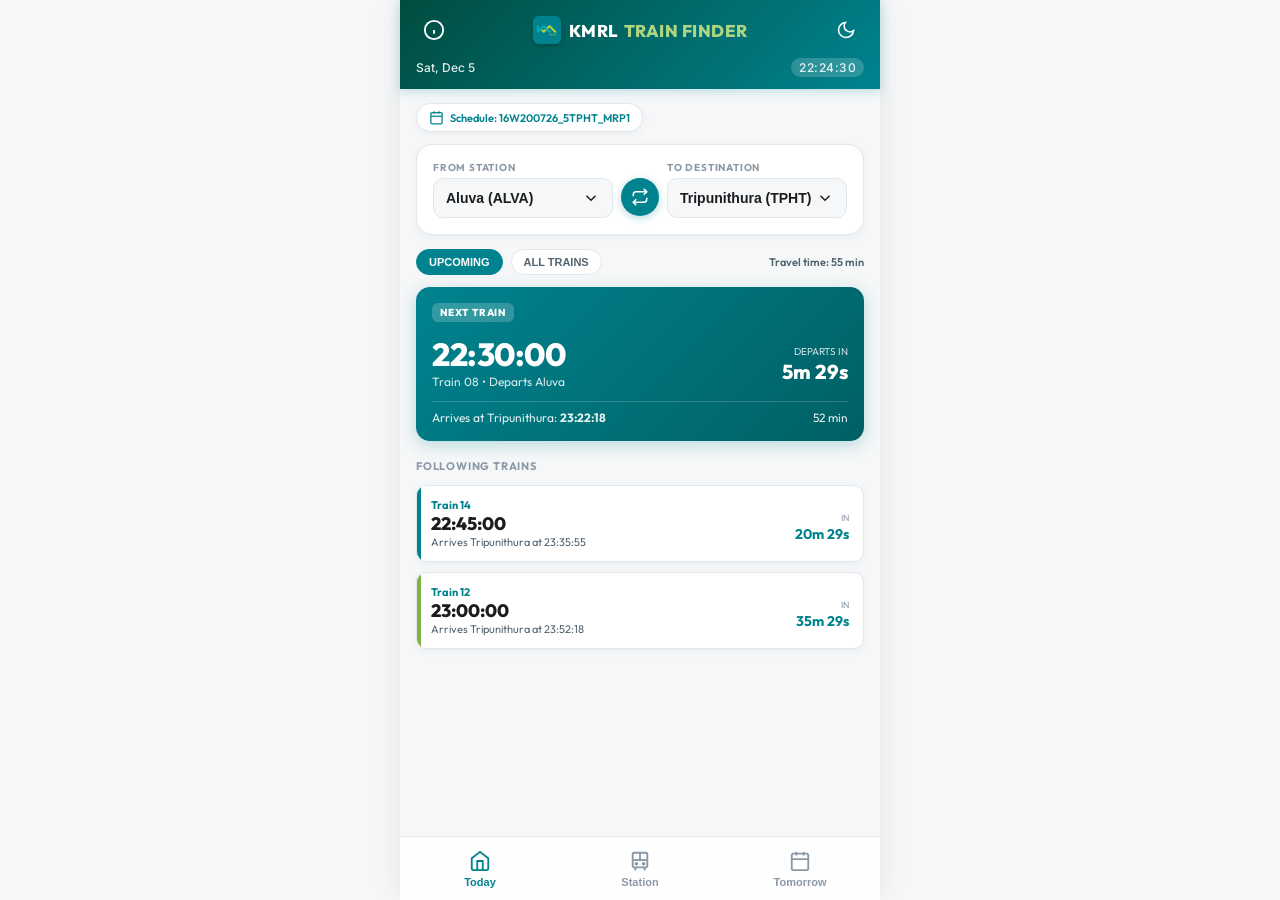
==== web/index.html @ a58c0fdb "feat: add Progressive Web App (PWA) for iPhone and web users - Built standalone PWA with iOS Add to " ====
<!DOCTYPE html>
<html lang="en">
<head>
  <meta charset="UTF-8">
  <meta name="viewport" content="width=device-width, initial-scale=1.0, maximum-scale=1.0, user-scalable=no, viewport-fit=cover">
  
  <title>KMRL Train Finder | Kochi Metro Timetable</title>
  <meta name="description" content="Live timetable, station reach times, arrival countdowns, and offline train finder for Kochi Metro Rail (KMRL).">
  
  <!-- PWA & Mobile Web App Meta Tags -->
  <link rel="manifest" href="manifest.json">
  <meta name="theme-color" content="#00838F" media="(prefers-color-scheme: light)">
  <meta name="theme-color" content="#004D40" media="(prefers-color-scheme: dark)">

  <!-- Apple iOS Native PWA Tags -->
  <meta name="apple-mobile-web-app-capable" content="yes">
  <meta name="apple-mobile-web-app-status-bar-style" content="black-translucent">
  <meta name="apple-mobile-web-app-title" content="KMRL Metro">
  <link rel="apple-touch-icon" href="icons/apple-touch-icon.png">
  <link rel="icon" type="image/png" href="icons/favicon.png">

  <!-- Typography & Google Fonts -->
  <link rel="preconnect" href="https://fonts.googleapis.com">
  <link rel="preconnect" href="https://fonts.gstatic.com" crossorigin>
  <link href="https://fonts.googleapis.com/css2?family=Outfit:wght@400;500;600;700;800&family=Inter:wght@400;500;600;700&display=swap" rel="stylesheet">

  <link rel="stylesheet" href="styles.css">
</head>
<body class="theme-light">
  <div id="app" class="app-container">
    
    <!-- Top App Bar -->
    <header class="top-bar">
      <div class="top-bar-content">
        <button id="btn-info" class="icon-button" aria-label="App Info">
          <svg width="22" height="22" viewBox="0 0 24 24" fill="none" stroke="currentColor" stroke-width="2"><circle cx="12" cy="12" r="10"></circle><line x1="12" y1="16" x2="12" y2="12"></line><line x1="12" y1="8" x2="12.01" y2="8"></line></svg>
        </button>

        <div class="brand">
          <img src="icons/favicon.png" alt="KMRL Logo" class="brand-logo" width="28" height="28">
          <div class="brand-text">
            <span class="brand-kmrl">KMRL</span>
            <span class="brand-finder">TRAIN FINDER</span>
          </div>
        </div>

        <button id="btn-theme" class="icon-button" aria-label="Toggle Theme">
          <svg id="theme-icon-moon" width="20" height="20" viewBox="0 0 24 24" fill="none" stroke="currentColor" stroke-width="2"><path d="M21 12.79A9 9 0 1 1 11.21 3 7 7 0 0 0 21 12.79z"></path></svg>
          <svg id="theme-icon-sun" class="hidden" width="20" height="20" viewBox="0 0 24 24" fill="none" stroke="currentColor" stroke-width="2"><circle cx="12" cy="12" r="5"></circle><line x1="12" y1="1" x2="12" y2="3"></line><line x1="12" y1="21" x2="12" y2="23"></line><line x1="4.22" y1="4.22" x2="5.64" y2="5.64"></line><line x1="18.36" y1="18.36" x2="19.78" y2="19.78"></line><line x1="1" y1="12" x2="3" y2="12"></line><line x1="21" y1="12" x2="23" y2="12"></line><line x1="4.22" y1="19.78" x2="5.64" y2="18.36"></line><line x1="18.36" y1="5.64" x2="19.78" y2="4.22"></line></svg>
        </button>
      </div>

      <!-- Live Clock & Status Bar -->
      <div class="status-bar">
        <div class="status-date" id="status-date">Loading...</div>
        <div class="status-time" id="status-time">--:--:--</div>
      </div>
    </header>

    <!-- Main Scrollable Content Area -->
    <main class="main-content">
      
      <!-- TAB 1: TODAY (Route Search) -->
      <section id="tab-today" class="tab-pane active">
        <!-- Active Schedule Pill -->
        <div class="schedule-pill" id="schedule-pill">
          <svg width="15" height="15" viewBox="0 0 24 24" fill="none" stroke="currentColor" stroke-width="2"><rect x="3" y="4" width="18" height="18" rx="2" ry="2"></rect><line x1="16" y1="2" x2="16" y2="6"></line><line x1="8" y1="2" x2="8" y2="6"></line><line x1="3" y1="10" x2="21" y2="10"></line></svg>
          <span id="active-schedule-name">Loading Schedule...</span>
        </div>

        <!-- Route Selector Card -->
        <div class="card route-card">
          <div class="route-selectors">
            <!-- From Station -->
            <div class="station-select-box" id="box-from-station">
              <span class="select-label">FROM STATION</span>
              <button id="btn-select-from" class="station-picker-btn">
                <span id="from-station-name" class="station-title">Select Source</span>
                <svg width="18" height="18" viewBox="0 0 24 24" fill="none" stroke="currentColor" stroke-width="2"><polyline points="6 9 12 15 18 9"></polyline></svg>
              </button>
            </div>

            <!-- Swap Button -->
            <button id="btn-swap-stations" class="btn-swap" aria-label="Swap Stations">
              <svg width="18" height="18" viewBox="0 0 24 24" fill="none" stroke="currentColor" stroke-width="2"><polyline points="17 1 21 5 17 9"></polyline><path d="M3 11V9a4 4 0 0 1 4-4h14"></path><polyline points="7 23 3 19 7 15"></polyline><path d="M21 13v2a4 4 0 0 1-4 4H3"></path></svg>
            </button>

            <!-- To Station -->
            <div class="station-select-box" id="box-to-station">
              <span class="select-label">TO DESTINATION</span>
              <button id="btn-select-to" class="station-picker-btn">
                <span id="to-station-name" class="station-title">Select Destination</span>
                <svg width="18" height="18" viewBox="0 0 24 24" fill="none" stroke="currentColor" stroke-width="2"><polyline points="6 9 12 15 18 9"></polyline></svg>
              </button>
            </div>
          </div>
        </div>

        <!-- Route Results Area -->
        <div id="route-results-container" class="results-container">
          <div class="empty-state" id="empty-prompt">
            <svg width="48" height="48" viewBox="0 0 24 24" fill="none" stroke="currentColor" stroke-width="1.5"><rect x="4" y="3" width="16" height="16" rx="2"></rect><path d="M4 11h16"></path><path d="M12 3v8"></path><path d="m8 19-2 3"></path><path d="m18 22-2-3"></path><circle cx="8" cy="15" r="1"></circle><circle cx="16" cy="15" r="1"></circle></svg>
            <h3>Select a route</h3>
            <p>Pick source and destination stations above to view upcoming trains and live countdowns.</p>
          </div>

          <!-- Controls Bar (Hidden until route selected) -->
          <div id="results-controls" class="results-controls hidden">
            <div class="filter-chips">
              <button id="chip-upcoming" class="filter-chip active">UPCOMING</button>
              <button id="chip-all-trains" class="filter-chip">ALL TRAINS</button>
            </div>
            <div class="travel-time-badge" id="travel-time-badge">
              Travel time: -- min
            </div>
          </div>

          <!-- Results Train List -->
          <div id="trains-list" class="trains-list"></div>
        </div>
      </section>

      <!-- TAB 2: STATION TIMINGS -->
      <section id="tab-station" class="tab-pane">
        <div class="card station-control-card">
          <div class="station-select-box">
            <span class="select-label">SELECT STATION</span>
            <button id="btn-select-single-station" class="station-picker-btn">
              <span id="single-station-name" class="station-title">Aluva (ALVA)</span>
              <svg width="18" height="18" viewBox="0 0 24 24" fill="none" stroke="currentColor" stroke-width="2"><polyline points="6 9 12 15 18 9"></polyline></svg>
            </button>
          </div>

          <!-- Direction Toggle Bar -->
          <div class="segmented-control" id="direction-segmented">
            <button id="btn-dir-aluva" class="seg-btn active">ARRIVALS (AT ALVA)</button>
            <button id="btn-dir-tpht" class="seg-btn">DEPARTURES (TO TPHT)</button>
          </div>

          <!-- Filter chips for upcoming / all -->
          <div class="filter-chips station-filters">
            <button id="chip-st-upcoming" class="filter-chip active">UPCOMING</button>
            <button id="chip-st-all" class="filter-chip">ALL TRAINS</button>
          </div>
        </div>

        <div id="station-trains-list" class="trains-list"></div>
      </section>

      <!-- TAB 3: TOMORROW -->
      <section id="tab-tomorrow" class="tab-pane">
        <div class="tomorrow-banner">
          <div class="tomorrow-title">Tomorrow's Schedule</div>
          <div class="tomorrow-date" id="tomorrow-date-str">--</div>
        </div>
        <div id="tomorrow-trains-list" class="trains-list">
          <div class="empty-state">
            <p>Select a route from the Today tab to view tomorrow's departures.</p>
          </div>
        </div>
      </section>

    </main>

    <!-- Bottom Navigation Bar -->
    <nav class="bottom-nav">
      <button class="nav-item active" data-tab="tab-today">
        <svg width="22" height="22" viewBox="0 0 24 24" fill="none" stroke="currentColor" stroke-width="2"><path d="M3 9l9-7 9 7v11a2 2 0 0 1-2 2H5a2 2 0 0 1-2-2z"></path><polyline points="9 22 9 12 15 12 15 22"></polyline></svg>
        <span>Today</span>
      </button>

      <button class="nav-item" data-tab="tab-station">
        <svg width="22" height="22" viewBox="0 0 24 24" fill="none" stroke="currentColor" stroke-width="2"><rect x="4" y="3" width="16" height="16" rx="2"></rect><path d="M4 11h16"></path><path d="M12 3v8"></path><path d="m8 19-2 3"></path><path d="m18 22-2-3"></path><circle cx="8" cy="15" r="1"></circle><circle cx="16" cy="15" r="1"></circle></svg>
        <span>Station</span>
      </button>

      <button class="nav-item" data-tab="tab-tomorrow">
        <svg width="22" height="22" viewBox="0 0 24 24" fill="none" stroke="currentColor" stroke-width="2"><rect x="3" y="4" width="18" height="18" rx="2" ry="2"></rect><line x1="16" y1="2" x2="16" y2="6"></line><line x1="8" y1="2" x2="8" y2="6"></line><line x1="3" y1="10" x2="21" y2="10"></line></svg>
        <span>Tomorrow</span>
      </button>
    </nav>

    <!-- Station Selection Modal -->
    <div id="modal-station-picker" class="modal-overlay hidden">
      <div class="modal-card">
        <div class="modal-header">
          <h3 id="modal-station-title">Select Station</h3>
          <button id="btn-close-modal" class="icon-button">
            <svg width="20" height="20" viewBox="0 0 24 24" fill="none" stroke="currentColor" stroke-width="2"><line x1="18" y1="6" x2="6" y2="18"></line><line x1="6" y1="6" x2="18" y2="18"></line></svg>
          </button>
        </div>
        <div class="search-box">
          <svg width="18" height="18" viewBox="0 0 24 24" fill="none" stroke="currentColor" stroke-width="2"><circle cx="11" cy="11" r="8"></circle><line x1="21" y1="21" x2="16.65" y2="16.65"></line></svg>
          <input type="text" id="station-search-input" placeholder="Search station by name or code..." autocomplete="off">
        </div>
        <div class="station-list" id="station-list-items"></div>
      </div>
    </div>

    <!-- Info & iPhone Installation Modal -->
    <div id="modal-info" class="modal-overlay hidden">
      <div class="modal-card">
        <div class="modal-header">
          <div class="brand">
            <img src="icons/favicon.png" alt="Logo" class="brand-logo" width="28" height="28">
            <h3>KMRL Train Finder</h3>
          </div>
          <button id="btn-close-info" class="icon-button">
            <svg width="20" height="20" viewBox="0 0 24 24" fill="none" stroke="currentColor" stroke-width="2"><line x1="18" y1="6" x2="6" y2="18"></line><line x1="6" y1="6" x2="18" y2="18"></line></svg>
          </button>
        </div>

        <div class="info-content">
          <!-- iPhone Install Box -->
          <div class="ios-install-card">
            <h4>📲 Install on iPhone (Add to Home Screen)</h4>
            <ol>
              <li>Open this site in <strong>Safari</strong> on your iPhone.</li>
              <li>Tap the <strong>Share</strong> button (the square with the arrow pointing up: <svg width="16" height="16" viewBox="0 0 24 24" fill="none" stroke="currentColor" stroke-width="2" style="vertical-align: middle;"><path d="M4 12v8a2 2 0 0 0 2 2h12a2 2 0 0 0 2-2v-8"></path><polyline points="16 6 12 2 8 6"></polyline><line x1="12" y1="2" x2="12" y2="15"></line></svg>).</li>
              <li>Scroll down and tap <strong>Add to Home Screen</strong>.</li>
              <li>Tap <strong>Add</strong> in the top right.</li>
            </ol>
            <p class="small-text">Runs full-screen with 100% offline access underground!</p>
          </div>

          <div class="info-meta">
            <div class="info-row">
              <span class="info-label">Route Coverage:</span>
              <span class="info-val">25 Stations • Aluva ↔ Tripunithura</span>
            </div>
            <div class="info-row">
              <span class="info-label">Current Version:</span>
              <span class="info-val">v5.0.7 (Web PWA)</span>
            </div>
            <div class="info-row">
              <span class="info-label">Offline Support:</span>
              <span class="info-val" id="offline-status-badge">✅ Active (Cache Ready)</span>
            </div>
          </div>
        </div>
      </div>
    </div>

    <!-- Floating iPhone Add-to-Home-Screen Banner -->
    <div id="ios-prompt-banner" class="ios-prompt-banner hidden">
      <div class="ios-prompt-content">
        <img src="icons/icon-192.png" alt="App Icon" class="ios-prompt-icon">
        <div class="ios-prompt-text">
          <strong>Install on iPhone</strong>
          <span>Tap <svg width="14" height="14" viewBox="0 0 24 24" fill="none" stroke="currentColor" stroke-width="2.5"><path d="M4 12v8a2 2 0 0 0 2 2h12a2 2 0 0 0 2-2v-8"></path><polyline points="16 6 12 2 8 6"></polyline><line x1="12" y1="2" x2="12" y2="15"></line></svg> then <strong>Add to Home Screen</strong></span>
        </div>
        <button id="btn-dismiss-ios" class="icon-button" aria-label="Dismiss">
          <svg width="18" height="18" viewBox="0 0 24 24" fill="none" stroke="currentColor" stroke-width="2"><line x1="18" y1="6" x2="6" y2="18"></line><line x1="6" y1="6" x2="18" y2="18"></line></svg>
        </button>
      </div>
    </div>

  </div>

  <script src="app.js"></script>
</body>
</html>
---- web/styles.css ----
:root {
  --font-main: 'Outfit', -apple-system, BlinkMacSystemFont, 'Segoe UI', Roboto, sans-serif;
  --font-mono: 'Inter', monospace, sans-serif;
  
  /* KMRL Color Palette */
  --kmrl-teal: #00838F;
  --kmrl-teal-dark: #004D40;
  --kmrl-teal-light: #4FB3BF;
  --kmrl-lime: #7CB342;
  --kmrl-lime-light: #AED581;
  --kmrl-amber: #FFA000;
  --kmrl-slate: #455A64;
  --kmrl-slate-light: #78909C;

  /* Theme Tokens - Light Mode */
  --bg-app: #F5F7F8;
  --bg-surface: #FFFFFF;
  --bg-surface-elevated: #FFFFFF;
  --bg-surface-translucent: rgba(255, 255, 255, 0.85);
  --text-primary: #1A1C1E;
  --text-secondary: #536471;
  --text-tertiary: #8B98A5;
  --border-color: #E1E8ED;
  --border-color-light: #EDF2F7;
  --shadow-sm: 0 2px 8px rgba(0, 0, 0, 0.05);
  --shadow-md: 0 4px 16px rgba(0, 0, 0, 0.08);
  --shadow-lg: 0 10px 24px rgba(0, 0, 0, 0.12);

  --nav-height: 64px;
  --safe-top: env(safe-area-inset-top, 0px);
  --safe-bottom: env(safe-area-inset-bottom, 0px);
}

body.theme-dark {
  --bg-app: #12181B;
  --bg-surface: #1B2428;
  --bg-surface-elevated: #222E33;
  --bg-surface-translucent: rgba(27, 36, 40, 0.85);
  --text-primary: #F1F5F9;
  --text-secondary: #94A3B8;
  --text-tertiary: #64748B;
  --border-color: #2E3E46;
  --border-color-light: #243238;
  --shadow-sm: 0 2px 8px rgba(0, 0, 0, 0.25);
  --shadow-md: 0 4px 16px rgba(0, 0, 0, 0.35);
  --shadow-lg: 0 10px 24px rgba(0, 0, 0, 0.45);
}

* {
  box-sizing: border-box;
  margin: 0;
  padding: 0;
  -webkit-tap-highlight-color: transparent;
}

body {
  font-family: var(--font-main);
  background-color: var(--bg-app);
  color: var(--text-primary);
  min-height: 100vh;
  overflow-x: hidden;
  user-select: none;
  -webkit-user-select: none;
  transition: background-color 0.25s ease, color 0.25s ease;
}

/* App Container (Constrained width on desktop, full on mobile) */
.app-container {
  max-width: 480px;
  margin: 0 auto;
  min-height: 100vh;
  display: flex;
  flex-direction: column;
  background-color: var(--bg-app);
  position: relative;
  box-shadow: 0 0 30px rgba(0, 0, 0, 0.08);
}

/* Top Bar */
.top-bar {
  background: linear-gradient(135deg, var(--kmrl-teal-dark) 0%, var(--kmrl-teal) 100%);
  color: #FFFFFF;
  padding-top: calc(var(--safe-top) + 8px);
  padding-left: 16px;
  padding-right: 16px;
  padding-bottom: 12px;
  box-shadow: 0 2px 10px rgba(0, 131, 143, 0.25);
  position: sticky;
  top: 0;
  z-index: 50;
}

.top-bar-content {
  display: flex;
  align-items: center;
  justify-content: space-between;
  height: 44px;
}

.brand {
  display: flex;
  align-items: center;
  gap: 8px;
}

.brand-logo {
  border-radius: 6px;
  box-shadow: 0 2px 4px rgba(0, 0, 0, 0.2);
}

.brand-text {
  display: flex;
  gap: 5px;
  font-size: 17px;
  font-weight: 800;
  letter-spacing: 0.5px;
}

.brand-kmrl {
  color: #FFFFFF;
}

.brand-finder {
  color: var(--kmrl-lime-light);
}

.icon-button {
  background: none;
  border: none;
  color: #FFFFFF;
  cursor: pointer;
  display: flex;
  align-items: center;
  justify-content: center;
  width: 36px;
  height: 36px;
  border-radius: 50%;
  transition: background-color 0.15s;
}

.icon-button:active {
  background-color: rgba(255, 255, 255, 0.15);
}

.status-bar {
  display: flex;
  align-items: center;
  justify-content: space-between;
  margin-top: 6px;
  font-size: 12px;
  font-family: var(--font-mono);
  color: rgba(255, 255, 255, 0.88);
  font-weight: 500;
}

.status-time {
  background-color: rgba(255, 255, 255, 0.18);
  padding: 2px 8px;
  border-radius: 12px;
  letter-spacing: 0.5px;
}

/* Main Content Area */
.main-content {
  flex: 1;
  padding: 14px 16px calc(var(--nav-height) + var(--safe-bottom) + 16px);
  overflow-y: auto;
}

/* Tab Panes */
.tab-pane {
  display: none;
}

.tab-pane.active {
  display: block;
  animation: fadeIn 0.2s ease-out;
}

@keyframes fadeIn {
  from { opacity: 0; transform: translateY(4px); }
  to { opacity: 1; transform: translateY(0); }
}

/* Schedule Pill */
.schedule-pill {
  display: inline-flex;
  align-items: center;
  gap: 6px;
  background-color: var(--bg-surface);
  border: 1px solid var(--border-color);
  padding: 6px 12px;
  border-radius: 20px;
  font-size: 11px;
  font-weight: 600;
  color: var(--kmrl-teal);
  margin-bottom: 12px;
  box-shadow: var(--shadow-sm);
}

/* Cards */
.card {
  background-color: var(--bg-surface);
  border: 1px solid var(--border-color);
  border-radius: 16px;
  padding: 16px;
  box-shadow: var(--shadow-sm);
  margin-bottom: 14px;
}

/* Route Selectors */
.route-selectors {
  display: flex;
  align-items: center;
  gap: 8px;
}

.station-select-box {
  flex: 1;
}

.select-label {
  display: block;
  font-size: 10px;
  font-weight: 700;
  color: var(--text-tertiary);
  letter-spacing: 0.8px;
  margin-bottom: 4px;
}

.station-picker-btn {
  width: 100%;
  background-color: var(--bg-app);
  border: 1px solid var(--border-color);
  padding: 10px 12px;
  border-radius: 10px;
  display: flex;
  align-items: center;
  justify-content: space-between;
  cursor: pointer;
  color: var(--text-primary);
  text-align: left;
  transition: border-color 0.2s;
}

.station-picker-btn:hover {
  border-color: var(--kmrl-teal);
}

.station-title {
  font-size: 14px;
  font-weight: 600;
  white-space: nowrap;
  overflow: hidden;
  text-overflow: ellipsis;
}

.btn-swap {
  background-color: var(--kmrl-teal);
  color: #FFFFFF;
  border: none;
  width: 38px;
  height: 38px;
  border-radius: 50%;
  cursor: pointer;
  display: flex;
  align-items: center;
  justify-content: center;
  flex-shrink: 0;
  margin-top: 14px;
  box-shadow: 0 2px 8px rgba(0, 131, 143, 0.3);
  transition: transform 0.2s;
}

.btn-swap:active {
  transform: rotate(180deg) scale(0.95);
}

/* Results Controls */
.results-controls {
  display: flex;
  align-items: center;
  justify-content: space-between;
  margin-bottom: 12px;
}

.filter-chips {
  display: flex;
  gap: 8px;
}

.filter-chip {
  background-color: var(--bg-surface);
  border: 1px solid var(--border-color);
  color: var(--text-secondary);
  font-size: 11px;
  font-weight: 700;
  padding: 6px 12px;
  border-radius: 20px;
  cursor: pointer;
  transition: all 0.2s;
}

.filter-chip.active {
  background-color: var(--kmrl-teal);
  color: #FFFFFF;
  border-color: var(--kmrl-teal);
}

.travel-time-badge {
  font-size: 11px;
  font-weight: 600;
  color: var(--text-secondary);
}

/* Empty State */
.empty-state {
  text-align: center;
  padding: 40px 20px;
  color: var(--text-tertiary);
}

.empty-state svg {
  color: var(--border-color);
  margin-bottom: 12px;
}

.empty-state h3 {
  font-size: 16px;
  color: var(--text-primary);
  margin-bottom: 6px;
}

.empty-state p {
  font-size: 13px;
  max-width: 280px;
  margin: 0 auto;
  line-height: 1.4;
}

/* Trains List */
.trains-list {
  display: flex;
  flex-direction: column;
  gap: 10px;
}

/* Hero Next Train Card */
.train-hero-card {
  background: linear-gradient(135deg, var(--kmrl-teal) 0%, #006064 100%);
  color: #FFFFFF;
  border-radius: 14px;
  padding: 16px;
  box-shadow: 0 4px 16px rgba(0, 131, 143, 0.25);
  display: flex;
  flex-direction: column;
  gap: 12px;
}

.train-hero-card.non-revenue {
  background: var(--kmrl-slate);
  opacity: 0.88;
}

.hero-header {
  display: flex;
  justify-content: space-between;
  align-items: center;
}

.badge-pill {
  background-color: rgba(255, 255, 255, 0.2);
  color: #FFFFFF;
  font-size: 10px;
  font-weight: 800;
  padding: 3px 8px;
  border-radius: 6px;
  letter-spacing: 0.8px;
}

.badge-non-revenue {
  background-color: rgba(255, 160, 0, 0.25);
  border: 1px solid rgba(255, 160, 0, 0.6);
  color: #FFE082;
  font-size: 9px;
  font-weight: 800;
  padding: 2px 6px;
  border-radius: 4px;
}

.hero-main {
  display: flex;
  align-items: center;
  justify-content: space-between;
}

.hero-time-box {
  display: flex;
  flex-direction: column;
}

.hero-time {
  font-size: 32px;
  font-weight: 800;
  letter-spacing: -0.5px;
}

.hero-sub {
  font-size: 12px;
  opacity: 0.85;
}

.hero-countdown {
  text-align: right;
}

.hero-countdown-label {
  font-size: 10px;
  opacity: 0.8;
  text-transform: uppercase;
}

.hero-countdown-val {
  font-size: 20px;
  font-weight: 800;
}

.hero-footer {
  border-top: 1px solid rgba(255, 255, 255, 0.2);
  padding-top: 8px;
  display: flex;
  justify-content: space-between;
  font-size: 12px;
  opacity: 0.9;
}

/* Following Train Row */
.following-label {
  font-size: 11px;
  font-weight: 700;
  color: var(--text-tertiary);
  letter-spacing: 0.8px;
  margin-top: 8px;
  margin-bottom: 2px;
}

.train-row-card {
  background-color: var(--bg-surface);
  border: 1px solid var(--border-color);
  border-radius: 10px;
  padding: 12px 14px;
  display: flex;
  align-items: center;
  justify-content: space-between;
  box-shadow: var(--shadow-sm);
  position: relative;
  overflow: hidden;
}

.train-row-card::before {
  content: '';
  position: absolute;
  left: 0;
  top: 0;
  bottom: 0;
  width: 4px;
  background-color: var(--kmrl-teal);
}

.train-row-card.alt-accent::before {
  background-color: var(--kmrl-lime);
}

.train-row-card.non-revenue {
  opacity: 0.82;
  background-color: var(--bg-app);
}

.train-row-card.non-revenue::before {
  background-color: var(--kmrl-slate-light);
}

.row-left {
  display: flex;
  flex-direction: column;
}

.row-train-no {
  font-size: 11px;
  font-weight: 700;
  color: var(--kmrl-teal);
}

.row-time {
  font-size: 18px;
  font-weight: 800;
  color: var(--text-primary);
}

.row-dest {
  font-size: 11px;
  color: var(--text-secondary);
}

.row-right {
  text-align: right;
}

.row-cd-val {
  font-size: 14px;
  font-weight: 700;
  color: var(--kmrl-teal);
}

.row-cd-label {
  font-size: 9px;
  color: var(--text-tertiary);
}

/* Station Timings Segmented Control */
.segmented-control {
  display: flex;
  background-color: var(--bg-app);
  padding: 4px;
  border-radius: 10px;
  margin-top: 12px;
}

.seg-btn {
  flex: 1;
  border: none;
  background: none;
  padding: 8px 10px;
  font-size: 11px;
  font-weight: 700;
  color: var(--text-secondary);
  border-radius: 8px;
  cursor: pointer;
  transition: all 0.2s;
}

.seg-btn.active {
  background-color: var(--kmrl-teal);
  color: #FFFFFF;
  box-shadow: 0 2px 6px rgba(0, 131, 143, 0.3);
}

.station-filters {
  margin-top: 12px;
}

/* Tomorrow Banner */
.tomorrow-banner {
  background: linear-gradient(135deg, var(--kmrl-teal-dark), var(--kmrl-teal));
  color: #FFFFFF;
  padding: 16px;
  border-radius: 14px;
  margin-bottom: 16px;
}

.tomorrow-title {
  font-size: 18px;
  font-weight: 800;
}

.tomorrow-date {
  font-size: 13px;
  opacity: 0.85;
}

/* Bottom Navigation Bar */
.bottom-nav {
  position: fixed;
  bottom: 0;
  left: 0;
  right: 0;
  max-width: 480px;
  margin: 0 auto;
  height: calc(var(--nav-height) + var(--safe-bottom));
  padding-bottom: var(--safe-bottom);
  background-color: var(--bg-surface-translucent);
  backdrop-filter: blur(16px);
  -webkit-backdrop-filter: blur(16px);
  border-top: 1px solid var(--border-color);
  display: flex;
  align-items: center;
  justify-content: space-around;
  z-index: 100;
}

.nav-item {
  flex: 1;
  background: none;
  border: none;
  display: flex;
  flex-direction: column;
  align-items: center;
  gap: 4px;
  color: var(--text-tertiary);
  cursor: pointer;
  font-size: 11px;
  font-weight: 600;
  transition: color 0.15s;
}

.nav-item.active {
  color: var(--kmrl-teal);
}

/* Modals */
.modal-overlay {
  position: fixed;
  inset: 0;
  background-color: rgba(0, 0, 0, 0.5);
  backdrop-filter: blur(4px);
  z-index: 200;
  display: flex;
  align-items: flex-end;
  justify-content: center;
}

.modal-overlay.hidden {
  display: none;
}

.modal-card {
  width: 100%;
  max-width: 480px;
  max-height: 80vh;
  background-color: var(--bg-surface);
  border-top-left-radius: 20px;
  border-top-right-radius: 20px;
  padding: 18px 18px calc(var(--safe-bottom) + 18px);
  display: flex;
  flex-direction: column;
  animation: slideUp 0.25s cubic-bezier(0.16, 1, 0.3, 1);
}

@keyframes slideUp {
  from { transform: translateY(100%); }
  to { transform: translateY(0); }
}

.modal-header {
  display: flex;
  align-items: center;
  justify-content: space-between;
  margin-bottom: 14px;
}

.modal-header h3 {
  font-size: 17px;
  font-weight: 700;
}

.search-box {
  display: flex;
  align-items: center;
  gap: 10px;
  background-color: var(--bg-app);
  border: 1px solid var(--border-color);
  padding: 10px 12px;
  border-radius: 10px;
  margin-bottom: 12px;
}

.search-box input {
  flex: 1;
  background: none;
  border: none;
  outline: none;
  color: var(--text-primary);
  font-size: 14px;
  font-family: var(--font-main);
}

.station-list {
  flex: 1;
  overflow-y: auto;
  display: flex;
  flex-direction: column;
  gap: 6px;
}

.station-item {
  padding: 12px 14px;
  border-radius: 8px;
  background-color: var(--bg-app);
  display: flex;
  align-items: center;
  justify-content: space-between;
  cursor: pointer;
}

.station-item:hover {
  background-color: rgba(0, 131, 143, 0.1);
}

.station-item-name {
  font-size: 14px;
  font-weight: 600;
}

.station-item-seq {
  font-size: 11px;
  font-weight: 700;
  color: var(--kmrl-teal);
  background-color: rgba(0, 131, 143, 0.12);
  padding: 2px 6px;
  border-radius: 4px;
}

/* Info & iPhone Install Box */
.ios-install-card {
  background-color: rgba(0, 131, 143, 0.08);
  border: 1px solid rgba(0, 131, 143, 0.25);
  border-radius: 12px;
  padding: 14px;
  margin-bottom: 14px;
}

.ios-install-card h4 {
  color: var(--kmrl-teal);
  font-size: 13px;
  margin-bottom: 8px;
}

.ios-install-card ol {
  padding-left: 18px;
  font-size: 12px;
  color: var(--text-secondary);
  line-height: 1.6;
}

.small-text {
  font-size: 11px;
  color: var(--kmrl-teal);
  margin-top: 8px;
  font-weight: 600;
}

.info-meta {
  display: flex;
  flex-direction: column;
  gap: 8px;
  font-size: 13px;
}

.info-row {
  display: flex;
  justify-content: space-between;
}

.info-label {
  color: var(--text-secondary);
}

.info-val {
  font-weight: 600;
}

/* Floating iPhone Prompt Banner */
.ios-prompt-banner {
  position: fixed;
  bottom: calc(var(--nav-height) + var(--safe-bottom) + 12px);
  left: 16px;
  right: 16px;
  max-width: 448px;
  margin: 0 auto;
  background-color: var(--bg-surface-elevated);
  border: 1px solid var(--border-color);
  border-radius: 14px;
  box-shadow: var(--shadow-lg);
  z-index: 150;
  animation: slideUp 0.3s ease;
}

.ios-prompt-content {
  display: flex;
  align-items: center;
  gap: 12px;
  padding: 12px;
}

.ios-prompt-icon {
  width: 40px;
  height: 40px;
  border-radius: 8px;
}

.ios-prompt-text {
  flex: 1;
  display: flex;
  flex-direction: column;
  font-size: 12px;
}

.ios-prompt-text strong {
  font-size: 13px;
  color: var(--kmrl-teal);
}

.hidden {
  display: none !important;
}
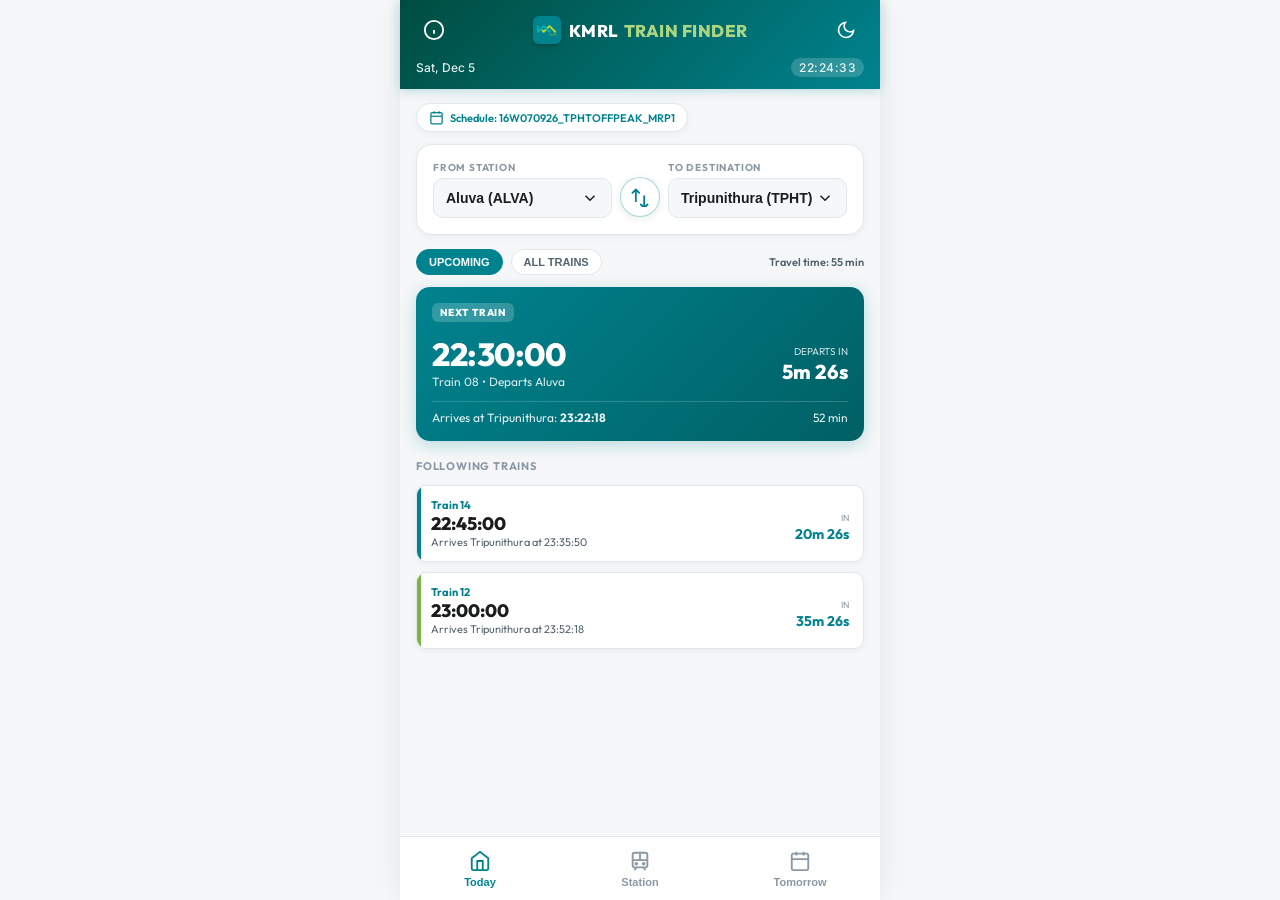
==== commit 9d8964b5: "feat(ui): redesign station interchange button to modern animated Material 3 design and bump to v5.1." ====
--- a/web/index.html
+++ b/web/index.html
@@ -82,7 +82,9 @@
 
             <!-- Swap Button -->
             <button id="btn-swap-stations" class="btn-swap" aria-label="Swap Stations">
-              <svg width="18" height="18" viewBox="0 0 24 24" fill="none" stroke="currentColor" stroke-width="2"><polyline points="17 1 21 5 17 9"></polyline><path d="M3 11V9a4 4 0 0 1 4-4h14"></path><polyline points="7 23 3 19 7 15"></polyline><path d="M21 13v2a4 4 0 0 1-4 4H3"></path></svg>
+              <svg width="20" height="20" viewBox="0 0 24 24" fill="none" stroke="currentColor" stroke-width="2.2" stroke-linecap="round" stroke-linejoin="round">
+                <path d="M7 17V3m0 0L3 7m4-4l4 4m6 4v14m0 0l4-4m-4 4l-4-4" />
+              </svg>
             </button>
 
             <!-- To Station -->
--- a/web/styles.css
+++ b/web/styles.css
@@ -256,11 +256,11 @@
 }
 
 .btn-swap {
-  background-color: var(--kmrl-teal);
-  color: #FFFFFF;
-  border: none;
-  width: 38px;
-  height: 38px;
+  background-color: var(--bg-surface);
+  color: var(--kmrl-teal);
+  border: 1.5px solid rgba(0, 155, 143, 0.35);
+  width: 40px;
+  height: 40px;
   border-radius: 50%;
   cursor: pointer;
   display: flex;
@@ -268,12 +268,18 @@
   justify-content: center;
   flex-shrink: 0;
   margin-top: 14px;
-  box-shadow: 0 2px 8px rgba(0, 131, 143, 0.3);
-  transition: transform 0.2s;
+  box-shadow: 0 2px 8px rgba(0, 0, 0, 0.08);
+  transition: transform 0.4s cubic-bezier(0.34, 1.56, 0.64, 1), background-color 0.2s, border-color 0.2s, box-shadow 0.2s;
+}
+
+.btn-swap:hover {
+  background-color: var(--kmrl-teal-light);
+  border-color: var(--kmrl-teal);
+  box-shadow: 0 4px 12px rgba(0, 155, 143, 0.2);
 }
 
 .btn-swap:active {
-  transform: rotate(180deg) scale(0.95);
+  transform: scale(0.92);
 }
 
 /* Results Controls */
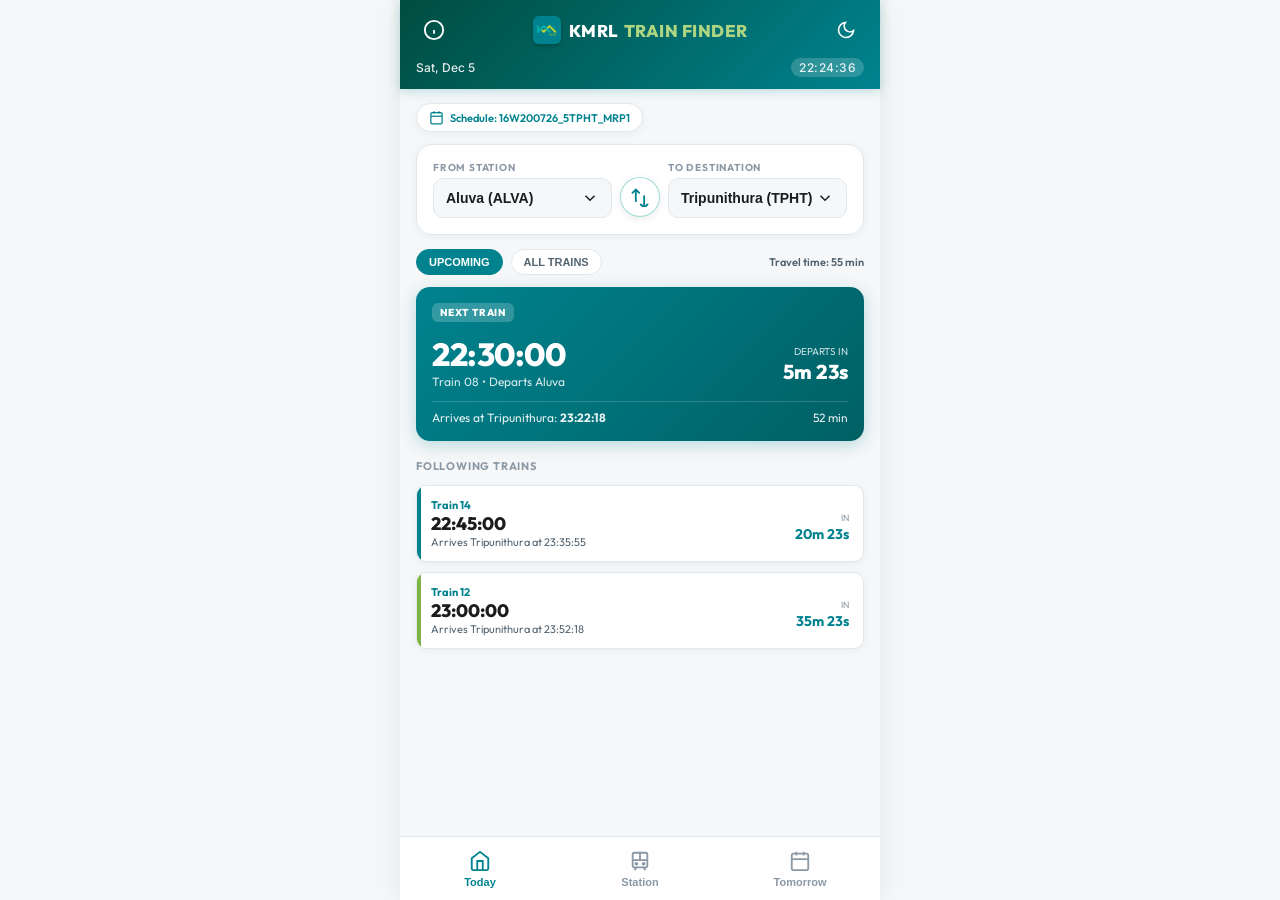
==== commit 28a33358: "Add .nojekyll, admin/index.html route aliases, and Admin Portal link in App Info" ====
--- a/web/index.html
+++ b/web/index.html
@@ -238,6 +238,10 @@
               <span class="info-label">Offline Support:</span>
               <span class="info-val" id="offline-status-badge">✅ Active (Cache Ready)</span>
             </div>
+            <div class="info-row" style="margin-top:8px;padding-top:8px;border-top:1px solid rgba(255,255,255,0.1);">
+              <span class="info-label">Admin Portal:</span>
+              <span class="info-val"><a href="admin.html" style="color:#00D1B2;font-weight:700;text-decoration:none;">Open Admin Portal ↗</a></span>
+            </div>
           </div>
         </div>
       </div>
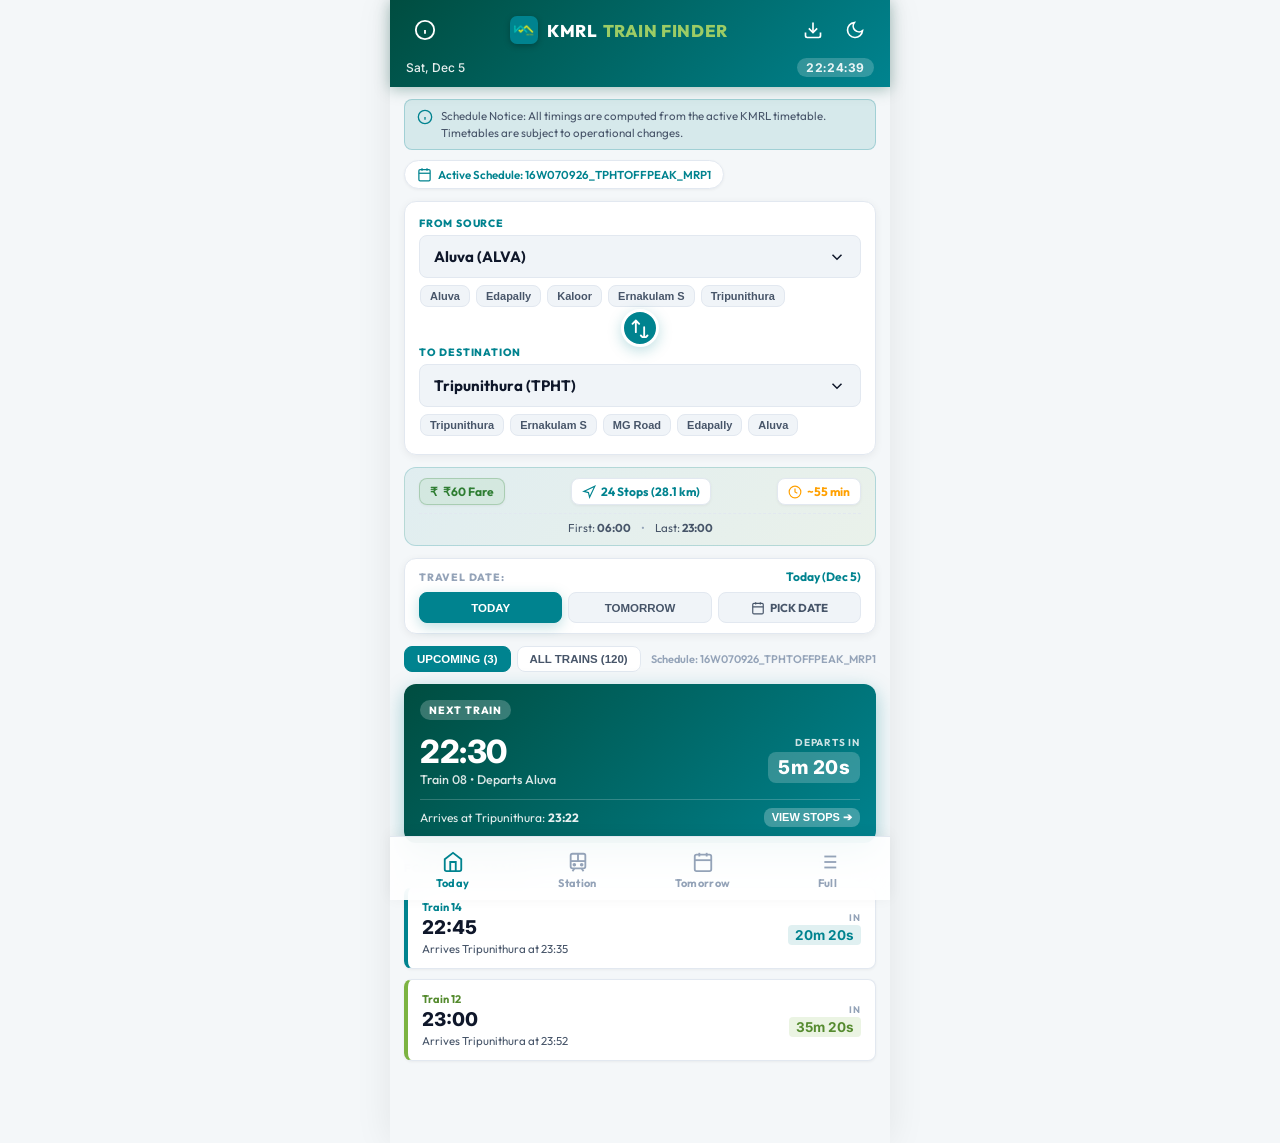
==== commit 500e2370: "feat(web): enhance web app with 4-tab navigation, full timetable, train stoppages modal, date picker" ====
--- a/web/index.html
+++ b/web/index.html
@@ -4,8 +4,8 @@
   <meta charset="UTF-8">
   <meta name="viewport" content="width=device-width, initial-scale=1.0, maximum-scale=1.0, user-scalable=no, viewport-fit=cover">
   
-  <title>KMRL Train Finder | Kochi Metro Timetable</title>
-  <meta name="description" content="Live timetable, station reach times, arrival countdowns, and offline train finder for Kochi Metro Rail (KMRL).">
+  <title>KMRL Train Finder | Kochi Metro Timetable & Schedule</title>
+  <meta name="description" content="Official timetable, station departure timings, fare calculator, arrival countdowns, full schedules, and offline train finder for Kochi Metro Rail (KMRL).">
   
   <!-- PWA & Mobile Web App Meta Tags -->
   <link rel="manifest" href="manifest.json">
@@ -32,11 +32,12 @@
     <!-- Top App Bar -->
     <header class="top-bar">
       <div class="top-bar-content">
-        <button id="btn-info" class="icon-button" aria-label="App Info">
+        <button id="btn-info" class="icon-button" aria-label="App Info" title="App Info & Offline Status">
           <svg width="22" height="22" viewBox="0 0 24 24" fill="none" stroke="currentColor" stroke-width="2"><circle cx="12" cy="12" r="10"></circle><line x1="12" y1="16" x2="12" y2="12"></line><line x1="12" y1="8" x2="12.01" y2="8"></line></svg>
         </button>
 
-        <div class="brand">
+        <!-- Brand / Secret 5-Tap Gesture Trigger -->
+        <div class="brand" id="brand-header" title="KMRL Train Finder">
           <img src="icons/favicon.png" alt="KMRL Logo" class="brand-logo" width="28" height="28">
           <div class="brand-text">
             <span class="brand-kmrl">KMRL</span>
@@ -44,10 +45,18 @@
           </div>
         </div>
 
-        <button id="btn-theme" class="icon-button" aria-label="Toggle Theme">
-          <svg id="theme-icon-moon" width="20" height="20" viewBox="0 0 24 24" fill="none" stroke="currentColor" stroke-width="2"><path d="M21 12.79A9 9 0 1 1 11.21 3 7 7 0 0 0 21 12.79z"></path></svg>
-          <svg id="theme-icon-sun" class="hidden" width="20" height="20" viewBox="0 0 24 24" fill="none" stroke="currentColor" stroke-width="2"><circle cx="12" cy="12" r="5"></circle><line x1="12" y1="1" x2="12" y2="3"></line><line x1="12" y1="21" x2="12" y2="23"></line><line x1="4.22" y1="4.22" x2="5.64" y2="5.64"></line><line x1="18.36" y1="18.36" x2="19.78" y2="19.78"></line><line x1="1" y1="12" x2="3" y2="12"></line><line x1="21" y1="12" x2="23" y2="12"></line><line x1="4.22" y1="19.78" x2="5.64" y2="18.36"></line><line x1="18.36" y1="5.64" x2="19.78" y2="4.22"></line></svg>
-        </button>
+        <div class="top-bar-actions">
+          <!-- App Releases & Builds Dialog Button -->
+          <button id="btn-releases" class="icon-button" aria-label="App Releases" title="App Releases & APK Builds">
+            <svg width="20" height="20" viewBox="0 0 24 24" fill="none" stroke="currentColor" stroke-width="2"><path d="M21 15v4a2 2 0 0 1-2 2H5a2 2 0 0 1-2-2v-4"></path><polyline points="7 10 12 15 17 10"></polyline><line x1="12" y1="15" x2="12" y2="3"></line></svg>
+          </button>
+
+          <!-- Light / Dark Mode Toggle -->
+          <button id="btn-theme" class="icon-button" aria-label="Toggle Theme" title="Toggle Light/Dark Theme">
+            <svg id="theme-icon-moon" width="20" height="20" viewBox="0 0 24 24" fill="none" stroke="currentColor" stroke-width="2"><path d="M21 12.79A9 9 0 1 1 11.21 3 7 7 0 0 0 21 12.79z"></path></svg>
+            <svg id="theme-icon-sun" class="hidden" width="20" height="20" viewBox="0 0 24 24" fill="none" stroke="currentColor" stroke-width="2"><circle cx="12" cy="12" r="5"></circle><line x1="12" y1="1" x2="12" y2="3"></line><line x1="12" y1="21" x2="12" y2="23"></line><line x1="4.22" y1="4.22" x2="5.64" y2="5.64"></line><line x1="18.36" y1="18.36" x2="19.78" y2="19.78"></line><line x1="1" y1="12" x2="3" y2="12"></line><line x1="21" y1="12" x2="23" y2="12"></line><line x1="4.22" y1="19.78" x2="5.64" y2="18.36"></line><line x1="18.36" y1="5.64" x2="19.78" y2="4.22"></line></svg>
+          </button>
+        </div>
       </div>
 
       <!-- Live Clock & Status Bar -->
@@ -60,8 +69,15 @@
     <!-- Main Scrollable Content Area -->
     <main class="main-content">
       
-      <!-- TAB 1: TODAY (Route Search) -->
+      <!-- TAB 1: TODAY (Route Search & Live Countdowns) -->
       <section id="tab-today" class="tab-pane active">
+        
+        <!-- Schedule Notice Disclaimer Card -->
+        <div class="disclaimer-card">
+          <svg class="disclaimer-icon" width="16" height="16" viewBox="0 0 24 24" fill="none" stroke="currentColor" stroke-width="2"><circle cx="12" cy="12" r="10"></circle><line x1="12" y1="16" x2="12" y2="12"></line><line x1="12" y1="8" x2="12.01" y2="8"></line></svg>
+          <span>Schedule Notice: All timings are computed from the active KMRL timetable. Timetables are subject to operational changes.</span>
+        </div>
+
         <!-- Active Schedule Pill -->
         <div class="schedule-pill" id="schedule-pill">
           <svg width="15" height="15" viewBox="0 0 24 24" fill="none" stroke="currentColor" stroke-width="2"><rect x="3" y="4" width="18" height="18" rx="2" ry="2"></rect><line x1="16" y1="2" x2="16" y2="6"></line><line x1="8" y1="2" x2="8" y2="6"></line><line x1="3" y1="10" x2="21" y2="10"></line></svg>
@@ -73,15 +89,23 @@
           <div class="route-selectors">
             <!-- From Station -->
             <div class="station-select-box" id="box-from-station">
-              <span class="select-label">FROM STATION</span>
+              <span class="select-label">FROM SOURCE</span>
               <button id="btn-select-from" class="station-picker-btn">
                 <span id="from-station-name" class="station-title">Select Source</span>
                 <svg width="18" height="18" viewBox="0 0 24 24" fill="none" stroke="currentColor" stroke-width="2"><polyline points="6 9 12 15 18 9"></polyline></svg>
               </button>
+              <!-- Quick Pick Pills (From) -->
+              <div class="quick-station-pills" id="quick-pills-from">
+                <button type="button" class="quick-pill" data-station-id="1">Aluva</button>
+                <button type="button" class="quick-pill" data-station-id="9">Edapally</button>
+                <button type="button" class="quick-pill" data-station-id="13">Kaloor</button>
+                <button type="button" class="quick-pill" data-station-id="17">Ernakulam S</button>
+                <button type="button" class="quick-pill" data-station-id="25">Tripunithura</button>
+              </div>
             </div>
 
             <!-- Swap Button -->
-            <button id="btn-swap-stations" class="btn-swap" aria-label="Swap Stations">
+            <button id="btn-swap-stations" class="btn-swap" aria-label="Swap Stations" title="Swap Source and Destination">
               <svg width="20" height="20" viewBox="0 0 24 24" fill="none" stroke="currentColor" stroke-width="2.2" stroke-linecap="round" stroke-linejoin="round">
                 <path d="M7 17V3m0 0L3 7m4-4l4 4m6 4v14m0 0l4-4m-4 4l-4-4" />
               </svg>
@@ -94,7 +118,55 @@
                 <span id="to-station-name" class="station-title">Select Destination</span>
                 <svg width="18" height="18" viewBox="0 0 24 24" fill="none" stroke="currentColor" stroke-width="2"><polyline points="6 9 12 15 18 9"></polyline></svg>
               </button>
-            </div>
+              <!-- Quick Pick Pills (To) -->
+              <div class="quick-station-pills" id="quick-pills-to">
+                <button type="button" class="quick-pill" data-station-id="25">Tripunithura</button>
+                <button type="button" class="quick-pill" data-station-id="17">Ernakulam S</button>
+                <button type="button" class="quick-pill" data-station-id="15">MG Road</button>
+                <button type="button" class="quick-pill" data-station-id="9">Edapally</button>
+                <button type="button" class="quick-pill" data-station-id="1">Aluva</button>
+              </div>
+            </div>
+          </div>
+        </div>
+
+        <!-- Fare, Distance & Journey Summary Badge Card -->
+        <div id="journey-summary-card" class="journey-summary-card hidden">
+          <div class="summary-pills-row">
+            <div class="summary-badge fare-badge" id="fare-badge">
+              <span class="badge-icon">₹</span>
+              <span id="fare-val">-- Fare</span>
+            </div>
+            <div class="summary-badge distance-badge" id="distance-badge">
+              <svg width="14" height="14" viewBox="0 0 24 24" fill="none" stroke="currentColor" stroke-width="2"><polygon points="3 11 22 2 13 21 11 13 3 11"></polygon></svg>
+              <span id="station-count-val">-- Stations</span>
+            </div>
+            <div class="summary-badge time-badge" id="duration-badge">
+              <svg width="14" height="14" viewBox="0 0 24 24" fill="none" stroke="currentColor" stroke-width="2"><circle cx="12" cy="12" r="10"></circle><polyline points="12 6 12 12 16 14"></polyline></svg>
+              <span id="duration-val">-- min</span>
+            </div>
+          </div>
+          <div class="first-last-row" id="first-last-timings">
+            <span>First: <strong id="first-train-val">--:--</strong></span>
+            <span class="dot-separator">•</span>
+            <span>Last: <strong id="last-train-val">--:--</strong></span>
+          </div>
+        </div>
+
+        <!-- Date Selector Row (Today / Tomorrow / Pick Any Date) -->
+        <div class="card date-filter-card">
+          <div class="date-selector-header">
+            <span class="date-selector-title">TRAVEL DATE:</span>
+            <span class="active-date-display" id="active-date-display">Today</span>
+          </div>
+          <div class="date-chip-group">
+            <button id="chip-date-today" class="date-chip active">TODAY</button>
+            <button id="chip-date-tomorrow" class="date-chip">TOMORROW</button>
+            <label class="date-chip date-picker-label" id="chip-date-custom" title="Pick any calendar date">
+              <svg width="14" height="14" viewBox="0 0 24 24" fill="none" stroke="currentColor" stroke-width="2"><rect x="3" y="4" width="18" height="18" rx="2" ry="2"></rect><line x1="16" y1="2" x2="16" y2="6"></line><line x1="8" y1="2" x2="8" y2="6"></line><line x1="3" y1="10" x2="21" y2="10"></line></svg>
+              <span>PICK DATE</span>
+              <input type="date" id="custom-date-input" class="hidden-date-input">
+            </label>
           </div>
         </div>
 
@@ -112,8 +184,8 @@
               <button id="chip-upcoming" class="filter-chip active">UPCOMING</button>
               <button id="chip-all-trains" class="filter-chip">ALL TRAINS</button>
             </div>
-            <div class="travel-time-badge" id="travel-time-badge">
-              Travel time: -- min
+            <div class="schedule-summary-tag" id="schedule-summary-tag">
+              Schedule: <span id="route-schedule-name">--</span>
             </div>
           </div>
 
@@ -133,14 +205,48 @@
             </button>
           </div>
 
-          <!-- Direction Toggle Bar -->
+          <!-- Quick Station Pills -->
+          <div class="quick-station-pills" id="quick-pills-station">
+            <button type="button" class="quick-pill active" data-station-id="1">Aluva</button>
+            <button type="button" class="quick-pill" data-station-id="6">Kalamassery</button>
+            <button type="button" class="quick-pill" data-station-id="9">Edapally</button>
+            <button type="button" class="quick-pill" data-station-id="13">Kaloor</button>
+            <button type="button" class="quick-pill" data-station-id="15">MG Road</button>
+            <button type="button" class="quick-pill" data-station-id="17">Ernakulam S</button>
+            <button type="button" class="quick-pill" data-station-id="20">Vyttila</button>
+            <button type="button" class="quick-pill" data-station-id="25">Tripunithura</button>
+          </div>
+
+          <!-- Day Toggle: Today vs Tomorrow (Matching APK) -->
+          <div class="segmented-control day-segmented" id="station-day-segmented">
+            <button id="btn-st-day-today" class="seg-btn active">TODAY</button>
+            <button id="btn-st-day-tomorrow" class="seg-btn">TOMORROW</button>
+          </div>
+
+          <!-- Direction Toggle Bar with Smart Terminal Labels -->
           <div class="segmented-control" id="direction-segmented">
             <button id="btn-dir-aluva" class="seg-btn active">ARRIVALS (AT ALVA)</button>
             <button id="btn-dir-tpht" class="seg-btn">DEPARTURES (TO TPHT)</button>
           </div>
 
+          <!-- Station Stats Row -->
+          <div class="station-stats-row">
+            <div class="station-stat-item">
+              <span class="stat-label">FIRST SERVICE</span>
+              <span class="stat-val" id="station-first-time">--:--</span>
+            </div>
+            <div class="station-stat-item">
+              <span class="stat-label">LAST SERVICE</span>
+              <span class="stat-val" id="station-last-time">--:--</span>
+            </div>
+            <div class="station-stat-item">
+              <span class="stat-label">TOTAL SERVICES</span>
+              <span class="stat-val" id="station-total-count">--</span>
+            </div>
+          </div>
+
           <!-- Filter chips for upcoming / all -->
-          <div class="filter-chips station-filters">
+          <div class="filter-chips station-filters" id="station-filters-bar">
             <button id="chip-st-upcoming" class="filter-chip active">UPCOMING</button>
             <button id="chip-st-all" class="filter-chip">ALL TRAINS</button>
           </div>
@@ -152,19 +258,83 @@
       <!-- TAB 3: TOMORROW -->
       <section id="tab-tomorrow" class="tab-pane">
         <div class="tomorrow-banner">
-          <div class="tomorrow-title">Tomorrow's Schedule</div>
-          <div class="tomorrow-date" id="tomorrow-date-str">--</div>
-        </div>
-        <div id="tomorrow-trains-list" class="trains-list">
-          <div class="empty-state">
-            <p>Select a route from the Today tab to view tomorrow's departures.</p>
-          </div>
-        </div>
+          <div class="tomorrow-badge">TOMORROW'S TIMETABLE</div>
+          <div class="tomorrow-title" id="tomorrow-date-str">Loading Date...</div>
+          <div class="tomorrow-schedule-name" id="tomorrow-tt-name">Loading Schedule...</div>
+        </div>
+
+        <!-- Quick Route Header for Tomorrow -->
+        <div class="card route-card compact-route-card">
+          <div class="compact-route-info">
+            <div class="route-point">
+              <span class="point-label">FROM</span>
+              <strong id="tmrw-from-name">Aluva</strong>
+            </div>
+            <button id="btn-tmrw-swap" class="btn-swap-mini" title="Swap Route">
+              <svg width="18" height="18" viewBox="0 0 24 24" fill="none" stroke="currentColor" stroke-width="2"><path d="M7 17V3m0 0L3 7m4-4l4 4m6 4v14m0 0l4-4m-4 4l-4-4" /></svg>
+            </button>
+            <div class="route-point">
+              <span class="point-label">TO</span>
+              <strong id="tmrw-to-name">Tripunithura</strong>
+            </div>
+          </div>
+          <div class="compact-summary-strip">
+            <span id="tmrw-fare-val">₹40 Fare</span> • 
+            <span id="tmrw-dur-val">~38 min</span> • 
+            <span id="tmrw-count-val">All Scheduled Services</span>
+          </div>
+        </div>
+
+        <div id="tomorrow-trains-list" class="trains-list"></div>
       </section>
 
+      <!-- TAB 4: FULL TIMETABLE (Direct from APK FullTimetableScreen) -->
+      <section id="tab-full" class="tab-pane">
+        <div class="card full-tt-header-card">
+          <div class="full-tt-title-row">
+            <div class="full-tt-title">
+              <svg width="20" height="20" viewBox="0 0 24 24" fill="none" stroke="currentColor" stroke-width="2"><line x1="8" y1="6" x2="21" y2="6"></line><line x1="8" y1="12" x2="21" y2="12"></line><line x1="8" y1="18" x2="21" y2="18"></line><line x1="3" y1="6" x2="3.01" y2="6"></line><line x1="3" y1="12" x2="3.01" y2="12"></line><line x1="3" y1="18" x2="3.01" y2="18"></line></svg>
+              <span>FULL TIMETABLE</span>
+            </div>
+            <div class="full-tt-date" id="full-tt-date-display">Today</div>
+          </div>
+
+          <div class="route-visual-strip">
+            <div class="route-side source">
+              <span class="station-side-label">SOURCE</span>
+              <strong class="station-side-name" id="full-from-name">ALUVA</strong>
+            </div>
+            <div class="route-line-connector">
+              <span class="dots">•••••••</span>
+              <button id="btn-full-swap" class="btn-swap-mini" title="Swap Route">
+                <svg width="18" height="18" viewBox="0 0 24 24" fill="none" stroke="currentColor" stroke-width="2"><path d="M7 17V3m0 0L3 7m4-4l4 4m6 4v14m0 0l4-4m-4 4l-4-4" /></svg>
+              </button>
+              <span class="dots">•••••••</span>
+            </div>
+            <div class="route-side dest">
+              <span class="station-side-label">DESTINATION</span>
+              <strong class="station-side-name" id="full-to-name">TRIPUNITHURA</strong>
+            </div>
+          </div>
+
+          <div class="full-tt-meta-row">
+            <span id="full-tt-duration">Travel time: 38 min</span>
+            <span id="full-tt-total">Total Trains: --</span>
+            <span id="full-tt-schedule">Schedule: --</span>
+          </div>
+        </div>
+
+        <div id="full-trains-list" class="trains-list"></div>
+
+        <div class="timetable-footer-notice">
+          <svg width="16" height="16" viewBox="0 0 24 24" fill="none" stroke="currentColor" stroke-width="2"><circle cx="12" cy="12" r="10"></circle><line x1="12" y1="16" x2="12" y2="12"></line><line x1="12" y1="8" x2="12.01" y2="8"></line></svg>
+          <span>Timetable shown is subject to change. Please check station announcements for latest operational updates.</span>
+        </div>
+      </section>
+
     </main>
 
-    <!-- Bottom Navigation Bar -->
+    <!-- Bottom Navigation Bar (4 Primary Tabs + Admin) -->
     <nav class="bottom-nav">
       <button class="nav-item active" data-tab="tab-today">
         <svg width="22" height="22" viewBox="0 0 24 24" fill="none" stroke="currentColor" stroke-width="2"><path d="M3 9l9-7 9 7v11a2 2 0 0 1-2 2H5a2 2 0 0 1-2-2z"></path><polyline points="9 22 9 12 15 12 15 22"></polyline></svg>
@@ -180,39 +350,187 @@
         <svg width="22" height="22" viewBox="0 0 24 24" fill="none" stroke="currentColor" stroke-width="2"><rect x="3" y="4" width="18" height="18" rx="2" ry="2"></rect><line x1="16" y1="2" x2="16" y2="6"></line><line x1="8" y1="2" x2="8" y2="6"></line><line x1="3" y1="10" x2="21" y2="10"></line></svg>
         <span>Tomorrow</span>
       </button>
+
+      <button class="nav-item" data-tab="tab-full">
+        <svg width="22" height="22" viewBox="0 0 24 24" fill="none" stroke="currentColor" stroke-width="2"><line x1="8" y1="6" x2="21" y2="6"></line><line x1="8" y1="12" x2="21" y2="12"></line><line x1="8" y1="18" x2="21" y2="18"></line><line x1="3" y1="6" x2="3.01" y2="6"></line><line x1="3" y1="12" x2="3.01" y2="12"></line><line x1="3" y1="18" x2="3.01" y2="18"></line></svg>
+        <span>Full</span>
+      </button>
+
+      <!-- Admin Tab (Revealed only after 5 rapid taps on KMRL logo) -->
+      <button class="nav-item hidden" id="nav-item-admin" data-tab="tab-admin">
+        <svg width="22" height="22" viewBox="0 0 24 24" fill="none" stroke="currentColor" stroke-width="2"><rect x="3" y="11" width="18" height="11" rx="2" ry="2"></rect><path d="M7 11V7a5 5 0 0 1 10 0v4"></path></svg>
+        <span>Admin</span>
+      </button>
     </nav>
 
-    <!-- Station Selection Modal -->
-    <div id="modal-station-picker" class="modal-overlay hidden">
+    <!-- MODAL 1: Train Stoppages & Route Timeline Modal -->
+    <div id="modal-train-stops" class="modal-overlay hidden" role="dialog" aria-modal="true" aria-labelledby="modal-train-title">
+      <div class="modal-card modal-large">
+        <div class="modal-header">
+          <div class="train-modal-branding">
+            <span class="train-badge-pill" id="modal-train-badge">TRAIN --</span>
+            <div class="train-modal-titles">
+              <h3 id="modal-train-title">Train Stops & Timings</h3>
+              <span class="train-modal-subtitle" id="modal-train-subtitle">-- Line • KMRL Kochi Metro</span>
+            </div>
+          </div>
+          <button id="btn-close-stops" class="icon-button" aria-label="Close Stoppage Details">
+            <svg width="20" height="20" viewBox="0 0 24 24" fill="none" stroke="currentColor" stroke-width="2"><line x1="18" y1="6" x2="6" y2="18"></line><line x1="6" y1="6" x2="18" y2="18"></line></svg>
+          </button>
+        </div>
+
+        <div class="train-stops-summary-strip" id="modal-stops-summary">
+          <div class="stops-stat">
+            <span class="stat-caption">START DEP</span>
+            <strong id="modal-start-time">--:--</strong>
+          </div>
+          <div class="stops-stat">
+            <span class="stat-caption">TERMINAL ARR</span>
+            <strong id="modal-end-time">--:--</strong>
+          </div>
+          <div class="stops-stat">
+            <span class="stat-caption">STATIONS</span>
+            <strong id="modal-stops-count">--</strong>
+          </div>
+          <div class="stops-stat">
+            <span class="stat-caption">TOTAL DURATION</span>
+            <strong id="modal-total-duration">-- min</strong>
+          </div>
+        </div>
+
+        <div class="modal-body-scrollable">
+          <div class="timeline-container" id="timeline-container">
+            <!-- Dynamically populated vertical metro stop track -->
+          </div>
+        </div>
+      </div>
+    </div>
+
+    <!-- MODAL 2: Station Selection Modal -->
+    <div id="modal-station-picker" class="modal-overlay hidden" role="dialog" aria-modal="true" aria-labelledby="modal-station-title">
       <div class="modal-card">
         <div class="modal-header">
           <h3 id="modal-station-title">Select Station</h3>
-          <button id="btn-close-modal" class="icon-button">
+          <button id="btn-close-modal" class="icon-button" aria-label="Close Station Picker">
             <svg width="20" height="20" viewBox="0 0 24 24" fill="none" stroke="currentColor" stroke-width="2"><line x1="18" y1="6" x2="6" y2="18"></line><line x1="6" y1="6" x2="18" y2="18"></line></svg>
           </button>
         </div>
         <div class="search-box">
           <svg width="18" height="18" viewBox="0 0 24 24" fill="none" stroke="currentColor" stroke-width="2"><circle cx="11" cy="11" r="8"></circle><line x1="21" y1="21" x2="16.65" y2="16.65"></line></svg>
           <input type="text" id="station-search-input" placeholder="Search station by name or code..." autocomplete="off">
-        </div>
+          <button id="btn-clear-station-search" class="icon-button hidden" aria-label="Clear Search">
+            <svg width="16" height="16" viewBox="0 0 24 24" fill="none" stroke="currentColor" stroke-width="2"><line x1="18" y1="6" x2="6" y2="18"></line><line x1="6" y1="6" x2="18" y2="18"></line></svg>
+          </button>
+        </div>
+
+        <!-- Major Hubs / Terminal Quick Picks -->
+        <div class="modal-quick-picks">
+          <span class="quick-pick-label">Major Hubs:</span>
+          <div class="quick-pick-chips" id="modal-quick-chips">
+            <button class="quick-chip" data-station-id="1">Aluva</button>
+            <button class="quick-chip" data-station-id="9">Edapally</button>
+            <button class="quick-chip" data-station-id="13">Kaloor</button>
+            <button class="quick-chip" data-station-id="15">MG Road</button>
+            <button class="quick-chip" data-station-id="17">Ernakulam South</button>
+            <button class="quick-chip" data-station-id="20">Vyttila</button>
+            <button class="quick-chip" data-station-id="25">Tripunithura</button>
+          </div>
+        </div>
+
         <div class="station-list" id="station-list-items"></div>
       </div>
     </div>
 
-    <!-- Info & iPhone Installation Modal -->
-    <div id="modal-info" class="modal-overlay hidden">
+    <!-- MODAL 3: App Releases, Builds & APK Downloads Modal -->
+    <div id="modal-releases" class="modal-overlay hidden" role="dialog" aria-modal="true" aria-labelledby="modal-releases-title">
+      <div class="modal-card modal-large">
+        <div class="modal-header">
+          <div class="brand">
+            <img src="icons/favicon.png" alt="Logo" class="brand-logo" width="28" height="28">
+            <h3 id="modal-releases-title">App Releases & Builds</h3>
+          </div>
+          <button id="btn-close-releases" class="icon-button" aria-label="Close Releases Modal">
+            <svg width="20" height="20" viewBox="0 0 24 24" fill="none" stroke="currentColor" stroke-width="2"><line x1="18" y1="6" x2="6" y2="18"></line><line x1="6" y1="6" x2="18" y2="18"></line></svg>
+          </button>
+        </div>
+
+        <div class="modal-body-scrollable">
+          <!-- Featured Latest Release APK Card -->
+          <div class="apk-download-card">
+            <div class="apk-header">
+              <div class="apk-badge">OFFICIAL RELEASE BUILD</div>
+              <h4>KMRL Timetable & Train Tracker v5.4.1</h4>
+              <p>Native Android APK with lock-screen alerts, offline SQLite database, instant timetable lookups, and background update sync.</p>
+            </div>
+            <div class="apk-actions">
+              <a href="https://github.com/arundivakar/kmrl-timetable-app/raw/main/releases/KMRL_Timetable_v5.4.1_Release.apk" class="btn-download-apk" download>
+                <svg width="20" height="20" viewBox="0 0 24 24" fill="none" stroke="currentColor" stroke-width="2.2"><path d="M21 15v4a2 2 0 0 1-2 2H5a2 2 0 0 1-2-2v-4"></path><polyline points="7 10 12 15 17 10"></polyline><line x1="12" y1="15" x2="12" y2="3"></line></svg>
+                <span>Download APK (v5.4.1 • 9.4 MB)</span>
+              </a>
+              <a href="https://github.com/arundivakar/kmrl-timetable-app/releases" target="_blank" rel="noopener noreferrer" class="btn-github-releases">
+                <span>View on GitHub ↗</span>
+              </a>
+            </div>
+          </div>
+
+          <!-- Version History / Changelog -->
+          <div class="releases-changelog-list" id="releases-changelog-list">
+            <div class="changelog-entry">
+              <div class="changelog-version-badge">v5.4.1 • Latest</div>
+              <h5>Lock Screen Alert Wake-Up & Hardware AlarmClock Interrupt</h5>
+              <ul>
+                <li>Hardware RTC AlarmClock scheduling ensuring Android Doze never defers alarms.</li>
+                <li>Display wake-up and CPU partial wakelock for station assistance alerts.</li>
+                <li>Battery optimization exemption guidance for instant delivery.</li>
+              </ul>
+            </div>
+
+            <div class="changelog-entry">
+              <div class="changelog-version-badge">v5.4.0</div>
+              <h5>Station Assistance Alarms & Low-End Device Optimizations</h5>
+              <ul>
+                <li>Custom lead-time passenger assistance alarms (Wheelchair, Escort, Boarding).</li>
+                <li>100x query speedup with composite SQLite indices and async pre-caching.</li>
+                <li>In-app release build manager and notification system.</li>
+              </ul>
+            </div>
+
+            <div class="changelog-entry">
+              <div class="changelog-version-badge">v5.3.0</div>
+              <h5>Timetable-Based Train Tracking & 25-Station Route Visualization</h5>
+              <ul>
+                <li>Computed real-time tracking for UP Line and DOWN Line routes.</li>
+                <li>Full station sequence timeline with intermediate station arrival times.</li>
+              </ul>
+            </div>
+
+            <div class="changelog-entry">
+              <div class="changelog-version-badge">v5.2.0</div>
+              <h5>Instant OTA Database Sync & 2026 Timetables</h5>
+              <ul>
+                <li>OTA hot-swap database sync directly from GitHub Pages without app restarts.</li>
+                <li>Bundled latest October 2026 weekday, weekend, and festival timetables.</li>
+              </ul>
+            </div>
+          </div>
+        </div>
+      </div>
+    </div>
+
+    <!-- MODAL 4: Info & iPhone Installation Modal -->
+    <div id="modal-info" class="modal-overlay hidden" role="dialog" aria-modal="true" aria-labelledby="modal-info-title">
       <div class="modal-card">
         <div class="modal-header">
           <div class="brand">
             <img src="icons/favicon.png" alt="Logo" class="brand-logo" width="28" height="28">
-            <h3>KMRL Train Finder</h3>
-          </div>
-          <button id="btn-close-info" class="icon-button">
+            <h3 id="modal-info-title">KMRL Train Finder</h3>
+          </div>
+          <button id="btn-close-info" class="icon-button" aria-label="Close Info Modal">
             <svg width="20" height="20" viewBox="0 0 24 24" fill="none" stroke="currentColor" stroke-width="2"><line x1="18" y1="6" x2="6" y2="18"></line><line x1="6" y1="6" x2="18" y2="18"></line></svg>
           </button>
         </div>
 
-        <div class="info-content">
+        <div class="info-content modal-body-scrollable">
           <!-- iPhone Install Box -->
           <div class="ios-install-card">
             <h4>📲 Install on iPhone (Add to Home Screen)</h4>
@@ -220,7 +538,7 @@
               <li>Open this site in <strong>Safari</strong> on your iPhone.</li>
               <li>Tap the <strong>Share</strong> button (the square with the arrow pointing up: <svg width="16" height="16" viewBox="0 0 24 24" fill="none" stroke="currentColor" stroke-width="2" style="vertical-align: middle;"><path d="M4 12v8a2 2 0 0 0 2 2h12a2 2 0 0 0 2-2v-8"></path><polyline points="16 6 12 2 8 6"></polyline><line x1="12" y1="2" x2="12" y2="15"></line></svg>).</li>
               <li>Scroll down and tap <strong>Add to Home Screen</strong>.</li>
-              <li>Tap <strong>Add</strong> in the top right.</li>
+              <li>Tap <strong>Add</strong> in the top right corner.</li>
             </ol>
             <p class="small-text">Runs full-screen with 100% offline access underground!</p>
           </div>
@@ -232,15 +550,23 @@
             </div>
             <div class="info-row">
               <span class="info-label">Current Version:</span>
-              <span class="info-val">v5.0.7 (Web PWA)</span>
+              <span class="info-val">v5.4.1 (Web PWA + Parity)</span>
+            </div>
+            <div class="info-row">
+              <span class="info-label">Schedules Database:</span>
+              <span class="info-val" id="info-schedules-count">67 Timetables Loaded</span>
             </div>
             <div class="info-row">
               <span class="info-label">Offline Support:</span>
               <span class="info-val" id="offline-status-badge">✅ Active (Cache Ready)</span>
             </div>
-            <div class="info-row" style="margin-top:8px;padding-top:8px;border-top:1px solid rgba(255,255,255,0.1);">
-              <span class="info-label">Admin Portal:</span>
-              <span class="info-val"><a href="admin.html" style="color:#00D1B2;font-weight:700;text-decoration:none;">Open Admin Portal ↗</a></span>
+            <div class="info-row" style="margin-top:10px;padding-top:10px;border-top:1px solid rgba(255,255,255,0.12);display:flex;justify-content:space-between;align-items:center;">
+              <span class="info-label">Android APK Releases:</span>
+              <span class="info-val"><button id="btn-open-releases-from-info" class="link-btn">View Releases & Download ↗</button></span>
+            </div>
+            <div class="info-row" style="padding-top:8px;display:flex;justify-content:space-between;align-items:center;">
+              <span class="info-label">Admin Management:</span>
+              <span class="info-val"><a href="admin.html" style="color:var(--kmrl-teal-light);font-weight:700;text-decoration:none;">Open Admin Portal ↗</a></span>
             </div>
           </div>
         </div>
@@ -261,6 +587,11 @@
       </div>
     </div>
 
+    <!-- Toast Notification Banner -->
+    <div id="toast-notification" class="toast-notification hidden">
+      <div id="toast-message" class="toast-message">Message</div>
+    </div>
+
   </div>
 
   <script src="app.js"></script>
--- a/web/styles.css
+++ b/web/styles.css
@@ -2,48 +2,78 @@
   --font-main: 'Outfit', -apple-system, BlinkMacSystemFont, 'Segoe UI', Roboto, sans-serif;
   --font-mono: 'Inter', monospace, sans-serif;
   
-  /* KMRL Color Palette */
+  /* KMRL Brand Color Palette */
   --kmrl-teal: #00838F;
   --kmrl-teal-dark: #004D40;
-  --kmrl-teal-light: #4FB3BF;
+  --kmrl-teal-light: #26C6DA;
+  --kmrl-teal-soft: rgba(0, 131, 143, 0.12);
+  --kmrl-teal-glow: rgba(0, 131, 143, 0.35);
+
   --kmrl-lime: #7CB342;
-  --kmrl-lime-light: #AED581;
+  --kmrl-lime-dark: #558B2F;
+  --kmrl-lime-light: #9CCC65;
+  --kmrl-lime-soft: rgba(124, 179, 66, 0.15);
+
   --kmrl-amber: #FFA000;
-  --kmrl-slate: #455A64;
-  --kmrl-slate-light: #78909C;
+  --kmrl-amber-soft: rgba(255, 160, 0, 0.15);
+  --kmrl-red: #E53935;
+  --kmrl-blue: #1E88E5;
+  --kmrl-purple: #8E24AA;
 
   /* Theme Tokens - Light Mode */
-  --bg-app: #F5F7F8;
+  --bg-app: #F4F7F9;
   --bg-surface: #FFFFFF;
   --bg-surface-elevated: #FFFFFF;
-  --bg-surface-translucent: rgba(255, 255, 255, 0.85);
-  --text-primary: #1A1C1E;
-  --text-secondary: #536471;
-  --text-tertiary: #8B98A5;
-  --border-color: #E1E8ED;
-  --border-color-light: #EDF2F7;
-  --shadow-sm: 0 2px 8px rgba(0, 0, 0, 0.05);
+  --bg-surface-translucent: rgba(255, 255, 255, 0.90);
+  --bg-subtle: #F0F4F8;
+  --bg-card-hover: #F8FAFC;
+
+  --text-primary: #0F172A;
+  --text-secondary: #475569;
+  --text-tertiary: #94A3B8;
+  --text-inverted: #FFFFFF;
+
+  --border-color: #E2E8F0;
+  --border-color-light: #F1F5F9;
+  --border-focus: var(--kmrl-teal);
+
+  --shadow-xs: 0 1px 3px rgba(0, 0, 0, 0.05);
+  --shadow-sm: 0 2px 8px rgba(0, 0, 0, 0.06);
   --shadow-md: 0 4px 16px rgba(0, 0, 0, 0.08);
-  --shadow-lg: 0 10px 24px rgba(0, 0, 0, 0.12);
+  --shadow-lg: 0 10px 28px rgba(0, 0, 0, 0.12);
+  --shadow-teal: 0 4px 14px rgba(0, 131, 143, 0.25);
 
   --nav-height: 64px;
   --safe-top: env(safe-area-inset-top, 0px);
   --safe-bottom: env(safe-area-inset-bottom, 0px);
+  --radius-sm: 8px;
+  --radius-md: 12px;
+  --radius-lg: 16px;
+  --radius-full: 9999px;
 }
 
 body.theme-dark {
-  --bg-app: #12181B;
-  --bg-surface: #1B2428;
-  --bg-surface-elevated: #222E33;
-  --bg-surface-translucent: rgba(27, 36, 40, 0.85);
-  --text-primary: #F1F5F9;
-  --text-secondary: #94A3B8;
+  --bg-app: #0F1518;
+  --bg-surface: #182024;
+  --bg-surface-elevated: #1F2A30;
+  --bg-surface-translucent: rgba(24, 32, 36, 0.92);
+  --bg-subtle: #141B1F;
+  --bg-card-hover: #222F36;
+
+  --text-primary: #F8FAFC;
+  --text-secondary: #CBD5E1;
   --text-tertiary: #64748B;
-  --border-color: #2E3E46;
-  --border-color-light: #243238;
-  --shadow-sm: 0 2px 8px rgba(0, 0, 0, 0.25);
-  --shadow-md: 0 4px 16px rgba(0, 0, 0, 0.35);
-  --shadow-lg: 0 10px 24px rgba(0, 0, 0, 0.45);
+  --text-inverted: #0F172A;
+
+  --border-color: #27353D;
+  --border-color-light: #1F2A30;
+  --border-focus: var(--kmrl-teal-light);
+
+  --shadow-xs: 0 1px 3px rgba(0, 0, 0, 0.25);
+  --shadow-sm: 0 2px 8px rgba(0, 0, 0, 0.35);
+  --shadow-md: 0 4px 16px rgba(0, 0, 0, 0.45);
+  --shadow-lg: 0 10px 28px rgba(0, 0, 0, 0.60);
+  --shadow-teal: 0 4px 16px rgba(0, 131, 143, 0.35);
 }
 
 * {
@@ -64,30 +94,31 @@
   transition: background-color 0.25s ease, color 0.25s ease;
 }
 
-/* App Container (Constrained width on desktop, full on mobile) */
+/* App Container */
 .app-container {
-  max-width: 480px;
+  max-width: 500px;
   margin: 0 auto;
   min-height: 100vh;
   display: flex;
   flex-direction: column;
   background-color: var(--bg-app);
   position: relative;
-  box-shadow: 0 0 30px rgba(0, 0, 0, 0.08);
-}
-
-/* Top Bar */
+  box-shadow: 0 0 35px rgba(0, 0, 0, 0.08);
+}
+
+/* Top App Bar */
 .top-bar {
   background: linear-gradient(135deg, var(--kmrl-teal-dark) 0%, var(--kmrl-teal) 100%);
   color: #FFFFFF;
   padding-top: calc(var(--safe-top) + 8px);
   padding-left: 16px;
   padding-right: 16px;
-  padding-bottom: 12px;
-  box-shadow: 0 2px 10px rgba(0, 131, 143, 0.25);
+  padding-bottom: 10px;
+  box-shadow: 0 2px 14px rgba(0, 77, 64, 0.35);
   position: sticky;
   top: 0;
   z-index: 50;
+  backdrop-filter: blur(10px);
 }
 
 .top-bar-content {
@@ -100,12 +131,19 @@
 .brand {
   display: flex;
   align-items: center;
-  gap: 8px;
+  gap: 9px;
+  cursor: pointer;
+  transition: transform 0.15s ease;
+}
+
+.brand:active {
+  transform: scale(0.96);
 }
 
 .brand-logo {
-  border-radius: 6px;
-  box-shadow: 0 2px 4px rgba(0, 0, 0, 0.2);
+  border-radius: 7px;
+  box-shadow: 0 2px 6px rgba(0, 0, 0, 0.25);
+  object-fit: contain;
 }
 
 .brand-text {
@@ -113,7 +151,7 @@
   gap: 5px;
   font-size: 17px;
   font-weight: 800;
-  letter-spacing: 0.5px;
+  letter-spacing: 0.6px;
 }
 
 .brand-kmrl {
@@ -122,6 +160,12 @@
 
 .brand-finder {
   color: var(--kmrl-lime-light);
+}
+
+.top-bar-actions {
+  display: flex;
+  align-items: center;
+  gap: 4px;
 }
 
 .icon-button {
@@ -132,16 +176,22 @@
   display: flex;
   align-items: center;
   justify-content: center;
-  width: 36px;
-  height: 36px;
+  width: 38px;
+  height: 38px;
   border-radius: 50%;
-  transition: background-color 0.15s;
+  transition: background-color 0.15s ease, transform 0.12s ease;
+}
+
+.icon-button:hover {
+  background-color: rgba(255, 255, 255, 0.15);
 }
 
 .icon-button:active {
-  background-color: rgba(255, 255, 255, 0.15);
-}
-
+  transform: scale(0.92);
+  background-color: rgba(255, 255, 255, 0.25);
+}
+
+/* Status Bar & Realtime Clock */
 .status-bar {
   display: flex;
   align-items: center;
@@ -149,32 +199,34 @@
   margin-top: 6px;
   font-size: 12px;
   font-family: var(--font-mono);
-  color: rgba(255, 255, 255, 0.88);
+  color: rgba(255, 255, 255, 0.90);
   font-weight: 500;
 }
 
 .status-time {
-  background-color: rgba(255, 255, 255, 0.18);
-  padding: 2px 8px;
+  background-color: rgba(255, 255, 255, 0.20);
+  padding: 2px 9px;
   border-radius: 12px;
-  letter-spacing: 0.5px;
+  letter-spacing: 0.6px;
+  font-variant-numeric: tabular-nums;
+  font-weight: 700;
 }
 
 /* Main Content Area */
 .main-content {
   flex: 1;
-  padding: 14px 16px calc(var(--nav-height) + var(--safe-bottom) + 16px);
+  padding: 12px 14px calc(var(--nav-height) + var(--safe-bottom) + 18px);
   overflow-y: auto;
-}
-
-/* Tab Panes */
+  -webkit-overflow-scrolling: touch;
+}
+
 .tab-pane {
   display: none;
+  animation: fadeIn 0.2s ease forwards;
 }
 
 .tab-pane.active {
   display: block;
-  animation: fadeIn 0.2s ease-out;
 }
 
 @keyframes fadeIn {
@@ -182,7 +234,28 @@
   to { opacity: 1; transform: translateY(0); }
 }
 
-/* Schedule Pill */
+/* Disclaimer & Schedule Notice Card */
+.disclaimer-card {
+  display: flex;
+  align-items: flex-start;
+  gap: 8px;
+  background-color: var(--kmrl-teal-soft);
+  border: 1px solid rgba(0, 131, 143, 0.25);
+  border-radius: var(--radius-sm);
+  padding: 8px 12px;
+  margin-bottom: 10px;
+  font-size: 11.5px;
+  line-height: 1.45;
+  color: var(--text-secondary);
+}
+
+.disclaimer-icon {
+  flex-shrink: 0;
+  margin-top: 1px;
+  color: var(--kmrl-teal);
+}
+
+/* Active Schedule Pill */
 .schedule-pill {
   display: inline-flex;
   align-items: center;
@@ -190,121 +263,322 @@
   background-color: var(--bg-surface);
   border: 1px solid var(--border-color);
   padding: 6px 12px;
-  border-radius: 20px;
-  font-size: 11px;
+  border-radius: var(--radius-full);
+  font-size: 11.5px;
   font-weight: 600;
   color: var(--kmrl-teal);
+  box-shadow: var(--shadow-xs);
   margin-bottom: 12px;
-  box-shadow: var(--shadow-sm);
-}
-
-/* Cards */
+}
+
+body.theme-dark .schedule-pill {
+  color: var(--kmrl-teal-light);
+}
+
+/* Cards Base */
 .card {
   background-color: var(--bg-surface);
   border: 1px solid var(--border-color);
-  border-radius: 16px;
-  padding: 16px;
+  border-radius: var(--radius-md);
+  padding: 14px;
+  margin-bottom: 12px;
   box-shadow: var(--shadow-sm);
-  margin-bottom: 14px;
-}
-
-/* Route Selectors */
+  transition: border-color 0.2s ease, box-shadow 0.2s ease;
+}
+
+/* Route Selector Card */
+.route-card {
+  padding: 14px;
+}
+
 .route-selectors {
   display: flex;
-  align-items: center;
+  flex-direction: column;
   gap: 8px;
+  position: relative;
 }
 
 .station-select-box {
-  flex: 1;
+  display: flex;
+  flex-direction: column;
+  gap: 5px;
 }
 
 .select-label {
-  display: block;
-  font-size: 10px;
-  font-weight: 700;
-  color: var(--text-tertiary);
+  font-size: 10.5px;
+  font-weight: 800;
   letter-spacing: 0.8px;
-  margin-bottom: 4px;
+  color: var(--kmrl-teal);
+}
+
+body.theme-dark .select-label {
+  color: var(--kmrl-teal-light);
 }
 
 .station-picker-btn {
-  width: 100%;
-  background-color: var(--bg-app);
+  background-color: var(--bg-subtle);
   border: 1px solid var(--border-color);
-  padding: 10px 12px;
-  border-radius: 10px;
+  border-radius: var(--radius-sm);
+  padding: 11px 14px;
   display: flex;
   align-items: center;
   justify-content: space-between;
   cursor: pointer;
   color: var(--text-primary);
-  text-align: left;
-  transition: border-color 0.2s;
+  font-family: var(--font-main);
+  transition: all 0.15s ease;
 }
 
 .station-picker-btn:hover {
-  border-color: var(--kmrl-teal);
+  background-color: var(--bg-card-hover);
+  border-color: var(--border-focus);
+}
+
+.station-picker-btn:active {
+  transform: scale(0.99);
 }
 
 .station-title {
-  font-size: 14px;
-  font-weight: 600;
+  font-size: 15px;
+  font-weight: 700;
   white-space: nowrap;
   overflow: hidden;
   text-overflow: ellipsis;
 }
 
+/* Swap Button */
 .btn-swap {
+  align-self: center;
+  background-color: var(--kmrl-teal);
+  color: #FFFFFF;
+  border: 3px solid var(--bg-surface);
+  border-radius: 50%;
+  width: 38px;
+  height: 38px;
+  display: flex;
+  align-items: center;
+  justify-content: center;
+  cursor: pointer;
+  margin: -10px 0;
+  z-index: 10;
+  box-shadow: var(--shadow-teal);
+  transition: transform 0.25s cubic-bezier(0.34, 1.56, 0.64, 1);
+}
+
+.btn-swap:active {
+  transform: scale(0.90) rotate(180deg);
+}
+
+/* Quick Station Pills */
+.quick-station-pills {
+  display: flex;
+  align-items: center;
+  gap: 6px;
+  overflow-x: auto;
+  padding: 2px 1px 4px 1px;
+  scrollbar-width: none;
+  -ms-overflow-style: none;
+}
+
+.quick-station-pills::-webkit-scrollbar {
+  display: none;
+}
+
+.quick-pill {
+  flex-shrink: 0;
+  background-color: var(--bg-subtle);
+  border: 1px solid var(--border-color);
+  border-radius: var(--radius-sm);
+  padding: 4px 9px;
+  font-size: 11px;
+  font-weight: 600;
+  color: var(--text-secondary);
+  cursor: pointer;
+  transition: all 0.12s ease;
+}
+
+.quick-pill:hover, .quick-pill.active {
+  background-color: var(--kmrl-teal-soft);
+  border-color: var(--kmrl-teal);
+  color: var(--kmrl-teal);
+}
+
+body.theme-dark .quick-pill:hover, body.theme-dark .quick-pill.active {
+  color: var(--kmrl-teal-light);
+}
+
+/* Fare & Journey Summary Card */
+.journey-summary-card {
+  background: linear-gradient(135deg, rgba(0, 131, 143, 0.08) 0%, rgba(124, 179, 66, 0.08) 100%);
+  border: 1px solid rgba(0, 131, 143, 0.22);
+  border-radius: var(--radius-md);
+  padding: 10px 14px;
+  margin-bottom: 12px;
+  display: flex;
+  flex-direction: column;
+  gap: 8px;
+}
+
+.summary-pills-row {
+  display: flex;
+  align-items: center;
+  justify-content: space-between;
+  gap: 8px;
+  flex-wrap: wrap;
+}
+
+.summary-badge {
+  display: inline-flex;
+  align-items: center;
+  gap: 5px;
+  font-size: 12px;
+  font-weight: 700;
+  padding: 5px 10px;
+  border-radius: var(--radius-sm);
   background-color: var(--bg-surface);
+  border: 1px solid var(--border-color);
+  box-shadow: var(--shadow-xs);
+}
+
+.fare-badge {
+  color: #2E7D32;
+  border-color: rgba(46, 125, 50, 0.25);
+  background-color: rgba(76, 175, 80, 0.10);
+}
+
+body.theme-dark .fare-badge {
+  color: #81C784;
+}
+
+.distance-badge {
   color: var(--kmrl-teal);
-  border: 1.5px solid rgba(0, 155, 143, 0.35);
-  width: 40px;
-  height: 40px;
-  border-radius: 50%;
+}
+
+body.theme-dark .distance-badge {
+  color: var(--kmrl-teal-light);
+}
+
+.time-badge {
+  color: var(--kmrl-amber);
+}
+
+.first-last-row {
+  display: flex;
+  align-items: center;
+  justify-content: center;
+  gap: 10px;
+  font-size: 11.5px;
+  color: var(--text-secondary);
+  border-top: 1px dashed var(--border-color);
+  padding-top: 6px;
+}
+
+.dot-separator {
+  color: var(--text-tertiary);
+}
+
+/* Date Filter Card */
+.date-filter-card {
+  padding: 10px 14px;
+}
+
+.date-selector-header {
+  display: flex;
+  align-items: center;
+  justify-content: space-between;
+  margin-bottom: 8px;
+}
+
+.date-selector-title {
+  font-size: 10.5px;
+  font-weight: 800;
+  letter-spacing: 0.8px;
+  color: var(--text-tertiary);
+}
+
+.active-date-display {
+  font-size: 12px;
+  font-weight: 700;
+  color: var(--kmrl-teal);
+}
+
+body.theme-dark .active-date-display {
+  color: var(--kmrl-teal-light);
+}
+
+.date-chip-group {
+  display: flex;
+  gap: 6px;
+}
+
+.date-chip {
+  flex: 1;
+  background-color: var(--bg-subtle);
+  border: 1px solid var(--border-color);
+  border-radius: var(--radius-sm);
+  padding: 7px 10px;
+  font-size: 11.5px;
+  font-weight: 700;
+  color: var(--text-secondary);
+  text-align: center;
   cursor: pointer;
-  display: flex;
+  transition: all 0.15s ease;
+  display: inline-flex;
   align-items: center;
   justify-content: center;
-  flex-shrink: 0;
-  margin-top: 14px;
-  box-shadow: 0 2px 8px rgba(0, 0, 0, 0.08);
-  transition: transform 0.4s cubic-bezier(0.34, 1.56, 0.64, 1), background-color 0.2s, border-color 0.2s, box-shadow 0.2s;
-}
-
-.btn-swap:hover {
-  background-color: var(--kmrl-teal-light);
+  gap: 5px;
+}
+
+.date-chip:hover {
   border-color: var(--kmrl-teal);
-  box-shadow: 0 4px 12px rgba(0, 155, 143, 0.2);
-}
-
-.btn-swap:active {
-  transform: scale(0.92);
-}
-
-/* Results Controls */
+}
+
+.date-chip.active {
+  background-color: var(--kmrl-teal);
+  color: #FFFFFF;
+  border-color: var(--kmrl-teal);
+  box-shadow: var(--shadow-teal);
+}
+
+.date-picker-label {
+  position: relative;
+  overflow: hidden;
+}
+
+.hidden-date-input {
+  position: absolute;
+  top: 0;
+  left: 0;
+  width: 100%;
+  height: 100%;
+  opacity: 0;
+  cursor: pointer;
+}
+
+/* Results Controls Bar */
 .results-controls {
   display: flex;
   align-items: center;
   justify-content: space-between;
   margin-bottom: 12px;
+  gap: 10px;
 }
 
 .filter-chips {
   display: flex;
-  gap: 8px;
+  gap: 6px;
 }
 
 .filter-chip {
   background-color: var(--bg-surface);
   border: 1px solid var(--border-color);
+  border-radius: var(--radius-sm);
+  padding: 6px 12px;
+  font-size: 11.5px;
+  font-weight: 700;
   color: var(--text-secondary);
-  font-size: 11px;
-  font-weight: 700;
-  padding: 6px 12px;
-  border-radius: 20px;
   cursor: pointer;
-  transition: all 0.2s;
+  transition: all 0.15s ease;
 }
 
 .filter-chip.active {
@@ -313,38 +587,17 @@
   border-color: var(--kmrl-teal);
 }
 
-.travel-time-badge {
+.schedule-summary-tag {
   font-size: 11px;
+  color: var(--text-tertiary);
   font-weight: 600;
-  color: var(--text-secondary);
-}
-
-/* Empty State */
-.empty-state {
-  text-align: center;
-  padding: 40px 20px;
-  color: var(--text-tertiary);
-}
-
-.empty-state svg {
-  color: var(--border-color);
-  margin-bottom: 12px;
-}
-
-.empty-state h3 {
-  font-size: 16px;
-  color: var(--text-primary);
-  margin-bottom: 6px;
-}
-
-.empty-state p {
-  font-size: 13px;
-  max-width: 280px;
-  margin: 0 auto;
-  line-height: 1.4;
-}
-
-/* Trains List */
+  text-align: right;
+  overflow: hidden;
+  text-overflow: ellipsis;
+  white-space: nowrap;
+}
+
+/* Trains List & Train Cards */
 .trains-list {
   display: flex;
   flex-direction: column;
@@ -353,45 +606,57 @@
 
 /* Hero Next Train Card */
 .train-hero-card {
-  background: linear-gradient(135deg, var(--kmrl-teal) 0%, #006064 100%);
+  background: linear-gradient(135deg, var(--kmrl-teal-dark) 0%, var(--kmrl-teal) 100%);
   color: #FFFFFF;
-  border-radius: 14px;
+  border-radius: var(--radius-md);
   padding: 16px;
-  box-shadow: 0 4px 16px rgba(0, 131, 143, 0.25);
+  box-shadow: 0 6px 20px rgba(0, 131, 143, 0.35);
   display: flex;
   flex-direction: column;
   gap: 12px;
+  position: relative;
+  cursor: pointer;
+  transition: transform 0.15s ease, box-shadow 0.15s ease;
+}
+
+.train-hero-card:hover {
+  transform: translateY(-2px);
+  box-shadow: 0 8px 24px rgba(0, 131, 143, 0.45);
+}
+
+.train-hero-card:active {
+  transform: scale(0.99);
 }
 
 .train-hero-card.non-revenue {
-  background: var(--kmrl-slate);
-  opacity: 0.88;
+  background: linear-gradient(135deg, #37474F 0%, #455A64 100%);
+  box-shadow: var(--shadow-sm);
 }
 
 .hero-header {
   display: flex;
+  align-items: center;
   justify-content: space-between;
-  align-items: center;
 }
 
 .badge-pill {
-  background-color: rgba(255, 255, 255, 0.2);
-  color: #FFFFFF;
-  font-size: 10px;
-  font-weight: 800;
-  padding: 3px 8px;
-  border-radius: 6px;
+  background-color: rgba(255, 255, 255, 0.22);
+  padding: 3px 9px;
+  border-radius: var(--radius-full);
+  font-size: 10.5px;
+  font-weight: 800;
   letter-spacing: 0.8px;
 }
 
 .badge-non-revenue {
-  background-color: rgba(255, 160, 0, 0.25);
-  border: 1px solid rgba(255, 160, 0, 0.6);
+  background-color: rgba(255, 160, 0, 0.28);
+  border: 1px solid rgba(255, 213, 79, 0.60);
   color: #FFE082;
-  font-size: 9px;
-  font-weight: 800;
-  padding: 2px 6px;
+  padding: 2px 7px;
   border-radius: 4px;
+  font-size: 9.5px;
+  font-weight: 800;
+  letter-spacing: 0.8px;
 }
 
 .hero-main {
@@ -408,44 +673,70 @@
 .hero-time {
   font-size: 32px;
   font-weight: 800;
+  font-family: var(--font-mono);
   letter-spacing: -0.5px;
 }
 
 .hero-sub {
-  font-size: 12px;
-  opacity: 0.85;
+  font-size: 12.5px;
+  color: rgba(255, 255, 255, 0.85);
+  font-weight: 500;
 }
 
 .hero-countdown {
-  text-align: right;
+  display: flex;
+  flex-direction: column;
+  align-items: flex-end;
 }
 
 .hero-countdown-label {
   font-size: 10px;
-  opacity: 0.8;
-  text-transform: uppercase;
+  font-weight: 700;
+  letter-spacing: 0.8px;
+  color: rgba(255, 255, 255, 0.80);
 }
 
 .hero-countdown-val {
-  font-size: 20px;
-  font-weight: 800;
+  font-size: 19px;
+  font-weight: 800;
+  font-family: var(--font-mono);
+  background-color: rgba(255, 255, 255, 0.20);
+  padding: 4px 10px;
+  border-radius: var(--radius-sm);
+  letter-spacing: 0.5px;
+  margin-top: 3px;
 }
 
 .hero-footer {
-  border-top: 1px solid rgba(255, 255, 255, 0.2);
-  padding-top: 8px;
-  display: flex;
+  display: flex;
+  align-items: center;
   justify-content: space-between;
   font-size: 12px;
-  opacity: 0.9;
-}
-
-/* Following Train Row */
+  color: rgba(255, 255, 255, 0.90);
+  border-top: 1px solid rgba(255, 255, 255, 0.20);
+  padding-top: 8px;
+}
+
+.btn-view-stops-mini {
+  background-color: rgba(255, 255, 255, 0.25);
+  border: none;
+  color: #FFFFFF;
+  padding: 3px 8px;
+  border-radius: var(--radius-sm);
+  font-size: 11px;
+  font-weight: 700;
+  cursor: pointer;
+  display: inline-flex;
+  align-items: center;
+  gap: 4px;
+}
+
+/* Following Trains Row Cards */
 .following-label {
   font-size: 11px;
-  font-weight: 700;
+  font-weight: 800;
+  letter-spacing: 0.9px;
   color: var(--text-tertiary);
-  letter-spacing: 0.8px;
   margin-top: 8px;
   margin-bottom: 2px;
 }
@@ -453,42 +744,39 @@
 .train-row-card {
   background-color: var(--bg-surface);
   border: 1px solid var(--border-color);
-  border-radius: 10px;
+  border-left: 4px solid var(--kmrl-teal);
+  border-radius: var(--radius-sm);
   padding: 12px 14px;
   display: flex;
   align-items: center;
   justify-content: space-between;
-  box-shadow: var(--shadow-sm);
-  position: relative;
-  overflow: hidden;
-}
-
-.train-row-card::before {
-  content: '';
-  position: absolute;
-  left: 0;
-  top: 0;
-  bottom: 0;
-  width: 4px;
-  background-color: var(--kmrl-teal);
-}
-
-.train-row-card.alt-accent::before {
-  background-color: var(--kmrl-lime);
+  box-shadow: var(--shadow-xs);
+  cursor: pointer;
+  transition: all 0.15s ease;
+}
+
+.train-row-card:hover {
+  background-color: var(--bg-card-hover);
+  border-color: var(--border-focus);
+}
+
+.train-row-card:active {
+  transform: scale(0.99);
+}
+
+.train-row-card.alt-accent {
+  border-left-color: var(--kmrl-lime);
 }
 
 .train-row-card.non-revenue {
-  opacity: 0.82;
-  background-color: var(--bg-app);
-}
-
-.train-row-card.non-revenue::before {
-  background-color: var(--kmrl-slate-light);
+  border-left-color: #78909C;
+  opacity: 0.85;
 }
 
 .row-left {
   display: flex;
   flex-direction: column;
+  gap: 2px;
 }
 
 .row-train-no {
@@ -497,71 +785,173 @@
   color: var(--kmrl-teal);
 }
 
+.train-row-card.alt-accent .row-train-no {
+  color: var(--kmrl-lime-dark);
+}
+
+body.theme-dark .train-row-card.alt-accent .row-train-no {
+  color: var(--kmrl-lime-light);
+}
+
 .row-time {
-  font-size: 18px;
-  font-weight: 800;
+  font-size: 19px;
+  font-weight: 800;
+  font-family: var(--font-mono);
   color: var(--text-primary);
 }
 
 .row-dest {
-  font-size: 11px;
+  font-size: 11.5px;
   color: var(--text-secondary);
 }
 
 .row-right {
-  text-align: right;
+  display: flex;
+  flex-direction: column;
+  align-items: flex-end;
+  gap: 2px;
+}
+
+.row-cd-label {
+  font-size: 9.5px;
+  font-weight: 700;
+  letter-spacing: 0.8px;
+  color: var(--text-tertiary);
 }
 
 .row-cd-val {
-  font-size: 14px;
-  font-weight: 700;
+  font-size: 13.5px;
+  font-weight: 700;
+  font-family: var(--font-mono);
   color: var(--kmrl-teal);
-}
-
-.row-cd-label {
-  font-size: 9px;
+  background-color: var(--kmrl-teal-soft);
+  padding: 2px 7px;
+  border-radius: 4px;
+}
+
+.train-row-card.alt-accent .row-cd-val {
+  color: var(--kmrl-lime-dark);
+  background-color: var(--kmrl-lime-soft);
+}
+
+body.theme-dark .train-row-card.alt-accent .row-cd-val {
+  color: var(--kmrl-lime-light);
+}
+
+/* Empty State */
+.empty-state {
+  display: flex;
+  flex-direction: column;
+  align-items: center;
+  justify-content: center;
+  text-align: center;
+  padding: 36px 18px;
   color: var(--text-tertiary);
-}
-
-/* Station Timings Segmented Control */
+  gap: 8px;
+}
+
+.empty-state h3 {
+  font-size: 16px;
+  font-weight: 700;
+  color: var(--text-primary);
+}
+
+.empty-state p {
+  font-size: 13px;
+  line-height: 1.45;
+  color: var(--text-secondary);
+  max-width: 320px;
+}
+
+/* Station Control Card & Segmented Controls */
+.station-control-card {
+  display: flex;
+  flex-direction: column;
+  gap: 10px;
+}
+
 .segmented-control {
   display: flex;
-  background-color: var(--bg-app);
-  padding: 4px;
-  border-radius: 10px;
-  margin-top: 12px;
+  background-color: var(--bg-subtle);
+  border-radius: var(--radius-sm);
+  padding: 3px;
+  gap: 3px;
+  border: 1px solid var(--border-color);
 }
 
 .seg-btn {
   flex: 1;
+  background: none;
   border: none;
-  background: none;
+  border-radius: 6px;
   padding: 8px 10px;
-  font-size: 11px;
+  font-size: 11.5px;
   font-weight: 700;
   color: var(--text-secondary);
-  border-radius: 8px;
   cursor: pointer;
-  transition: all 0.2s;
+  transition: all 0.15s ease;
+  white-space: nowrap;
+  overflow: hidden;
+  text-overflow: ellipsis;
 }
 
 .seg-btn.active {
-  background-color: var(--kmrl-teal);
-  color: #FFFFFF;
-  box-shadow: 0 2px 6px rgba(0, 131, 143, 0.3);
-}
-
-.station-filters {
-  margin-top: 12px;
+  background-color: var(--bg-surface);
+  color: var(--kmrl-teal);
+  box-shadow: var(--shadow-xs);
+}
+
+body.theme-dark .seg-btn.active {
+  color: var(--kmrl-teal-light);
+}
+
+/* Station Stats Row */
+.station-stats-row {
+  display: flex;
+  align-items: center;
+  justify-content: space-around;
+  background-color: var(--bg-subtle);
+  border-radius: var(--radius-sm);
+  padding: 8px 10px;
+  margin-top: 2px;
+}
+
+.station-stat-item {
+  display: flex;
+  flex-direction: column;
+  align-items: center;
+}
+
+.stat-label {
+  font-size: 9.5px;
+  font-weight: 800;
+  letter-spacing: 0.7px;
+  color: var(--text-tertiary);
+}
+
+.stat-val {
+  font-size: 13px;
+  font-weight: 700;
+  font-family: var(--font-mono);
+  color: var(--text-primary);
 }
 
 /* Tomorrow Banner */
 .tomorrow-banner {
-  background: linear-gradient(135deg, var(--kmrl-teal-dark), var(--kmrl-teal));
+  background: linear-gradient(135deg, var(--kmrl-teal-dark) 0%, var(--kmrl-teal) 100%);
   color: #FFFFFF;
+  border-radius: var(--radius-md);
   padding: 16px;
-  border-radius: 14px;
-  margin-bottom: 16px;
+  margin-bottom: 12px;
+  box-shadow: var(--shadow-sm);
+}
+
+.tomorrow-badge {
+  font-size: 10.5px;
+  font-weight: 800;
+  letter-spacing: 1px;
+  color: var(--kmrl-lime-light);
+  margin-bottom: 4px;
 }
 
 .tomorrow-title {
@@ -569,19 +959,167 @@
   font-weight: 800;
 }
 
-.tomorrow-date {
-  font-size: 13px;
-  opacity: 0.85;
+.tomorrow-schedule-name {
+  font-size: 12px;
+  color: rgba(255, 255, 255, 0.85);
+  margin-top: 4px;
+}
+
+/* Compact Route Card */
+.compact-route-card {
+  padding: 10px 14px;
+}
+
+.compact-route-info {
+  display: flex;
+  align-items: center;
+  justify-content: space-between;
+}
+
+.route-point {
+  display: flex;
+  flex-direction: column;
+}
+
+.point-label {
+  font-size: 9.5px;
+  font-weight: 800;
+  color: var(--text-tertiary);
+  letter-spacing: 0.6px;
+}
+
+.btn-swap-mini {
+  background-color: var(--bg-subtle);
+  border: 1px solid var(--border-color);
+  border-radius: 50%;
+  width: 32px;
+  height: 32px;
+  display: flex;
+  align-items: center;
+  justify-content: center;
+  cursor: pointer;
+  color: var(--kmrl-teal);
+  transition: transform 0.2s ease;
+}
+
+.btn-swap-mini:active {
+  transform: rotate(180deg) scale(0.92);
+}
+
+.compact-summary-strip {
+  margin-top: 8px;
+  padding-top: 6px;
+  border-top: 1px dashed var(--border-color);
+  font-size: 11.5px;
+  font-weight: 600;
+  color: var(--text-secondary);
+  text-align: center;
+}
+
+/* Full Timetable Tab Card */
+.full-tt-header-card {
+  padding: 16px;
+  display: flex;
+  flex-direction: column;
+  gap: 12px;
+}
+
+.full-tt-title-row {
+  display: flex;
+  align-items: center;
+  justify-content: space-between;
+}
+
+.full-tt-title {
+  display: flex;
+  align-items: center;
+  gap: 8px;
+  font-size: 15px;
+  font-weight: 800;
+  letter-spacing: 0.8px;
+  color: var(--kmrl-teal);
+}
+
+body.theme-dark .full-tt-title {
+  color: var(--kmrl-teal-light);
+}
+
+.full-tt-date {
+  font-size: 12px;
+  font-weight: 700;
+  color: var(--text-secondary);
+}
+
+.route-visual-strip {
+  display: flex;
+  align-items: center;
+  justify-content: space-between;
+  gap: 8px;
+  background-color: var(--bg-subtle);
+  padding: 10px 14px;
+  border-radius: var(--radius-sm);
+}
+
+.route-side {
+  display: flex;
+  flex-direction: column;
+}
+
+.station-side-label {
+  font-size: 9.5px;
+  font-weight: 800;
+  letter-spacing: 0.6px;
+  color: var(--text-tertiary);
+}
+
+.station-side-name {
+  font-size: 14px;
+  font-weight: 800;
+  color: var(--text-primary);
+}
+
+.route-line-connector {
+  display: flex;
+  align-items: center;
+  gap: 4px;
+  color: var(--kmrl-teal);
+}
+
+.dots {
+  letter-spacing: 2px;
+  opacity: 0.5;
+  font-size: 11px;
+}
+
+.full-tt-meta-row {
+  display: flex;
+  align-items: center;
+  justify-content: space-between;
+  font-size: 11.5px;
+  color: var(--text-secondary);
+  border-top: 1px solid var(--border-color);
+  padding-top: 8px;
+  font-weight: 600;
+}
+
+.timetable-footer-notice {
+  display: flex;
+  align-items: center;
+  gap: 8px;
+  font-size: 11.5px;
+  color: var(--text-tertiary);
+  padding: 14px 4px;
+  line-height: 1.4;
 }
 
 /* Bottom Navigation Bar */
 .bottom-nav {
   position: fixed;
   bottom: 0;
-  left: 0;
-  right: 0;
-  max-width: 480px;
-  margin: 0 auto;
+  left: 50%;
+  transform: translateX(-50%);
+  width: 100%;
+  max-width: 500px;
   height: calc(var(--nav-height) + var(--safe-bottom));
   padding-bottom: var(--safe-bottom);
   background-color: var(--bg-surface-translucent);
@@ -591,38 +1129,67 @@
   display: flex;
   align-items: center;
   justify-content: space-around;
-  z-index: 100;
+  z-index: 50;
+  box-shadow: 0 -2px 14px rgba(0, 0, 0, 0.05);
 }
 
 .nav-item {
   flex: 1;
   background: none;
   border: none;
-  display: flex;
-  flex-direction: column;
-  align-items: center;
-  gap: 4px;
   color: var(--text-tertiary);
+  display: flex;
+  flex-direction: column;
+  align-items: center;
+  justify-content: center;
+  gap: 3px;
+  height: 100%;
   cursor: pointer;
+  transition: all 0.15s ease;
+  font-family: var(--font-main);
+  padding-top: 4px;
+}
+
+.nav-item span {
   font-size: 11px;
-  font-weight: 600;
-  transition: color 0.15s;
+  font-weight: 700;
+  letter-spacing: 0.3px;
+}
+
+.nav-item:active {
+  transform: scale(0.92);
 }
 
 .nav-item.active {
   color: var(--kmrl-teal);
 }
 
-/* Modals */
+body.theme-dark .nav-item.active {
+  color: var(--kmrl-teal-light);
+}
+
+/* Modals System */
 .modal-overlay {
   position: fixed;
-  inset: 0;
-  background-color: rgba(0, 0, 0, 0.5);
-  backdrop-filter: blur(4px);
-  z-index: 200;
+  top: 0;
+  left: 0;
+  right: 0;
+  bottom: 0;
+  background-color: rgba(0, 0, 0, 0.65);
+  backdrop-filter: blur(6px);
+  -webkit-backdrop-filter: blur(6px);
   display: flex;
   align-items: flex-end;
   justify-content: center;
+  z-index: 100;
+  transition: opacity 0.2s ease;
+}
+
+@media (min-width: 500px) {
+  .modal-overlay {
+    align-items: center;
+    padding: 20px;
+  }
 }
 
 .modal-overlay.hidden {
@@ -630,167 +1197,557 @@
 }
 
 .modal-card {
+  background-color: var(--bg-surface);
   width: 100%;
-  max-width: 480px;
-  max-height: 80vh;
-  background-color: var(--bg-surface);
-  border-top-left-radius: 20px;
-  border-top-right-radius: 20px;
-  padding: 18px 18px calc(var(--safe-bottom) + 18px);
-  display: flex;
-  flex-direction: column;
-  animation: slideUp 0.25s cubic-bezier(0.16, 1, 0.3, 1);
+  max-width: 500px;
+  max-height: 85vh;
+  border-radius: var(--radius-lg) var(--radius-lg) 0 0;
+  display: flex;
+  flex-direction: column;
+  overflow: hidden;
+  box-shadow: var(--shadow-lg);
+  animation: slideUp 0.25s cubic-bezier(0.16, 1, 0.3, 1) forwards;
+}
+
+@media (min-width: 500px) {
+  .modal-card {
+    border-radius: var(--radius-lg);
+    max-height: 80vh;
+  }
+}
+
+.modal-large {
+  max-height: 90vh;
 }
 
 @keyframes slideUp {
-  from { transform: translateY(100%); }
-  to { transform: translateY(0); }
+  from { transform: translateY(50px); opacity: 0; }
+  to { transform: translateY(0); opacity: 1; }
 }
 
 .modal-header {
   display: flex;
   align-items: center;
   justify-content: space-between;
-  margin-bottom: 14px;
+  padding: 16px;
+  border-bottom: 1px solid var(--border-color);
+  background-color: var(--bg-surface-elevated);
 }
 
 .modal-header h3 {
-  font-size: 17px;
-  font-weight: 700;
-}
-
+  font-size: 16px;
+  font-weight: 800;
+  color: var(--text-primary);
+}
+
+.modal-header .icon-button {
+  color: var(--text-secondary);
+}
+
+.modal-body-scrollable {
+  padding: 16px;
+  overflow-y: auto;
+  -webkit-overflow-scrolling: touch;
+  flex: 1;
+}
+
+/* Search Box in Modal */
 .search-box {
   display: flex;
   align-items: center;
   gap: 10px;
-  background-color: var(--bg-app);
+  background-color: var(--bg-subtle);
   border: 1px solid var(--border-color);
-  padding: 10px 12px;
-  border-radius: 10px;
-  margin-bottom: 12px;
+  border-radius: var(--radius-md);
+  padding: 10px 14px;
+  margin: 12px 16px 8px 16px;
 }
 
 .search-box input {
   flex: 1;
   background: none;
   border: none;
-  outline: none;
-  color: var(--text-primary);
   font-size: 14px;
   font-family: var(--font-main);
-}
-
+  color: var(--text-primary);
+  outline: none;
+}
+
+.modal-quick-picks {
+  padding: 0 16px 8px 16px;
+  display: flex;
+  align-items: center;
+  gap: 8px;
+  overflow-x: auto;
+}
+
+.quick-pick-label {
+  font-size: 10.5px;
+  font-weight: 800;
+  color: var(--text-tertiary);
+  flex-shrink: 0;
+}
+
+.quick-pick-chips {
+  display: flex;
+  gap: 5px;
+  overflow-x: auto;
+  scrollbar-width: none;
+}
+
+.quick-chip {
+  flex-shrink: 0;
+  background-color: var(--bg-subtle);
+  border: 1px solid var(--border-color);
+  border-radius: var(--radius-sm);
+  padding: 4px 8px;
+  font-size: 11px;
+  font-weight: 600;
+  color: var(--text-secondary);
+  cursor: pointer;
+}
+
+.quick-chip:hover {
+  background-color: var(--kmrl-teal-soft);
+  color: var(--kmrl-teal);
+}
+
+/* Station List */
 .station-list {
-  flex: 1;
   overflow-y: auto;
+  padding: 0 16px 16px 16px;
   display: flex;
   flex-direction: column;
   gap: 6px;
 }
 
 .station-item {
+  display: flex;
+  align-items: center;
+  justify-content: space-between;
   padding: 12px 14px;
-  border-radius: 8px;
-  background-color: var(--bg-app);
-  display: flex;
-  align-items: center;
-  justify-content: space-between;
+  background-color: var(--bg-subtle);
+  border: 1px solid var(--border-color);
+  border-radius: var(--radius-sm);
   cursor: pointer;
+  transition: all 0.12s ease;
 }
 
 .station-item:hover {
-  background-color: rgba(0, 131, 143, 0.1);
+  background-color: var(--kmrl-teal-soft);
+  border-color: var(--kmrl-teal);
+}
+
+.station-item:active {
+  transform: scale(0.99);
 }
 
 .station-item-name {
-  font-size: 14px;
-  font-weight: 600;
+  font-size: 14.5px;
+  font-weight: 700;
+  color: var(--text-primary);
 }
 
 .station-item-seq {
   font-size: 11px;
   font-weight: 700;
+  color: var(--text-tertiary);
+  font-family: var(--font-mono);
+}
+
+/* Train Stoppage Timeline Modal Styles */
+.train-modal-branding {
+  display: flex;
+  align-items: center;
+  gap: 10px;
+}
+
+.train-badge-pill {
+  background-color: var(--kmrl-teal);
+  color: #FFFFFF;
+  padding: 4px 10px;
+  border-radius: var(--radius-full);
+  font-size: 11px;
+  font-weight: 800;
+  letter-spacing: 0.8px;
+}
+
+.train-modal-titles h3 {
+  font-size: 15px;
+  margin: 0;
+}
+
+.train-modal-subtitle {
+  font-size: 11px;
+  color: var(--text-tertiary);
+}
+
+.train-stops-summary-strip {
+  display: flex;
+  align-items: center;
+  justify-content: space-around;
+  padding: 10px 14px;
+  background-color: var(--bg-subtle);
+  border-bottom: 1px solid var(--border-color);
+}
+
+.stops-stat {
+  display: flex;
+  flex-direction: column;
+  align-items: center;
+}
+
+.stat-caption {
+  font-size: 9px;
+  font-weight: 800;
+  letter-spacing: 0.6px;
+  color: var(--text-tertiary);
+}
+
+.stops-stat strong {
+  font-size: 13px;
+  font-family: var(--font-mono);
+  color: var(--text-primary);
+}
+
+/* Vertical Metro Timeline */
+.timeline-container {
+  display: flex;
+  flex-direction: column;
+  position: relative;
+  padding-left: 28px;
+  margin-top: 6px;
+  margin-bottom: 12px;
+}
+
+.timeline-container::before {
+  content: '';
+  position: absolute;
+  left: 9px;
+  top: 10px;
+  bottom: 18px;
+  width: 3px;
+  background: linear-gradient(180deg, var(--kmrl-teal) 0%, var(--kmrl-lime) 100%);
+  border-radius: 2px;
+}
+
+.timeline-item {
+  position: relative;
+  display: flex;
+  align-items: center;
+  justify-content: space-between;
+  padding: 10px 10px;
+  border-radius: var(--radius-sm);
+  transition: background-color 0.12s ease;
+}
+
+.timeline-item:hover {
+  background-color: var(--bg-subtle);
+}
+
+.timeline-bullet {
+  position: absolute;
+  left: -24px;
+  width: 13px;
+  height: 13px;
+  border-radius: 50%;
+  background-color: var(--bg-surface);
+  border: 3px solid var(--kmrl-teal);
+  z-index: 2;
+  box-shadow: 0 0 0 2px var(--bg-surface);
+}
+
+.timeline-item.origin .timeline-bullet {
+  width: 17px;
+  height: 17px;
+  left: -26px;
+  background-color: var(--kmrl-teal);
+  border-color: #FFFFFF;
+}
+
+.timeline-item.destination .timeline-bullet {
+  width: 17px;
+  height: 17px;
+  left: -26px;
+  background-color: var(--kmrl-lime);
+  border-color: #FFFFFF;
+}
+
+.timeline-item.active-stop {
+  background-color: var(--kmrl-teal-soft);
+}
+
+.timeline-item.active-stop .timeline-bullet {
+  background-color: var(--kmrl-amber);
+  border-color: #FFFFFF;
+  box-shadow: 0 0 0 4px rgba(255, 160, 0, 0.40);
+  animation: pulse 1.8s infinite;
+}
+
+@keyframes pulse {
+  0% { transform: scale(1); }
+  50% { transform: scale(1.2); }
+  100% { transform: scale(1); }
+}
+
+.timeline-station-info {
+  display: flex;
+  flex-direction: column;
+}
+
+.timeline-station-name {
+  font-size: 13.5px;
+  font-weight: 700;
+  color: var(--text-primary);
+}
+
+.timeline-station-seq {
+  font-size: 10.5px;
+  color: var(--text-tertiary);
+}
+
+.timeline-time-info {
+  display: flex;
+  flex-direction: column;
+  align-items: flex-end;
+}
+
+.timeline-time-val {
+  font-size: 14px;
+  font-weight: 800;
+  font-family: var(--font-mono);
   color: var(--kmrl-teal);
-  background-color: rgba(0, 131, 143, 0.12);
-  padding: 2px 6px;
+}
+
+body.theme-dark .timeline-time-val {
+  color: var(--kmrl-teal-light);
+}
+
+.timeline-dur-val {
+  font-size: 10.5px;
+  color: var(--text-tertiary);
+}
+
+/* App Releases Modal & APK Download Card */
+.apk-download-card {
+  background: linear-gradient(135deg, var(--kmrl-teal-dark) 0%, var(--kmrl-teal) 100%);
+  color: #FFFFFF;
+  border-radius: var(--radius-md);
+  padding: 16px;
+  margin-bottom: 16px;
+  box-shadow: var(--shadow-teal);
+  display: flex;
+  flex-direction: column;
+  gap: 12px;
+}
+
+.apk-badge {
+  display: inline-block;
+  background-color: var(--kmrl-lime-light);
+  color: #123000;
+  font-size: 9.5px;
+  font-weight: 800;
+  letter-spacing: 0.8px;
+  padding: 2px 7px;
   border-radius: 4px;
-}
-
-/* Info & iPhone Install Box */
+  margin-bottom: 4px;
+}
+
+.apk-header h4 {
+  font-size: 17px;
+  font-weight: 800;
+}
+
+.apk-header p {
+  font-size: 12px;
+  color: rgba(255, 255, 255, 0.90);
+  line-height: 1.45;
+  margin-top: 4px;
+}
+
+.apk-actions {
+  display: flex;
+  gap: 8px;
+  flex-wrap: wrap;
+}
+
+.btn-download-apk {
+  flex: 1;
+  background-color: #FFFFFF;
+  color: var(--kmrl-teal-dark);
+  border: none;
+  border-radius: var(--radius-sm);
+  padding: 10px 14px;
+  font-size: 13px;
+  font-weight: 800;
+  text-decoration: none;
+  display: inline-flex;
+  align-items: center;
+  justify-content: center;
+  gap: 8px;
+  box-shadow: 0 4px 12px rgba(0, 0, 0, 0.20);
+  transition: transform 0.15s ease, background-color 0.15s ease;
+}
+
+.btn-download-apk:active {
+  transform: scale(0.98);
+}
+
+.btn-github-releases {
+  background-color: rgba(255, 255, 255, 0.20);
+  color: #FFFFFF;
+  border: 1px solid rgba(255, 255, 255, 0.35);
+  border-radius: var(--radius-sm);
+  padding: 10px 14px;
+  font-size: 12px;
+  font-weight: 700;
+  text-decoration: none;
+  display: inline-flex;
+  align-items: center;
+  justify-content: center;
+}
+
+.releases-changelog-list {
+  display: flex;
+  flex-direction: column;
+  gap: 12px;
+}
+
+.changelog-entry {
+  background-color: var(--bg-subtle);
+  border: 1px solid var(--border-color);
+  border-radius: var(--radius-md);
+  padding: 14px;
+}
+
+.changelog-version-badge {
+  display: inline-block;
+  background-color: var(--kmrl-teal-soft);
+  color: var(--kmrl-teal);
+  font-size: 10.5px;
+  font-weight: 800;
+  padding: 2px 7px;
+  border-radius: 4px;
+  margin-bottom: 6px;
+}
+
+body.theme-dark .changelog-version-badge {
+  color: var(--kmrl-teal-light);
+}
+
+.changelog-entry h5 {
+  font-size: 13.5px;
+  font-weight: 700;
+  color: var(--text-primary);
+  margin-bottom: 6px;
+}
+
+.changelog-entry ul {
+  padding-left: 18px;
+  font-size: 12px;
+  color: var(--text-secondary);
+  line-height: 1.5;
+}
+
+/* Info Modal & iOS Guide */
 .ios-install-card {
-  background-color: rgba(0, 131, 143, 0.08);
+  background: linear-gradient(135deg, rgba(0, 131, 143, 0.10) 0%, rgba(124, 179, 66, 0.10) 100%);
   border: 1px solid rgba(0, 131, 143, 0.25);
-  border-radius: 12px;
+  border-radius: var(--radius-md);
   padding: 14px;
   margin-bottom: 14px;
 }
 
 .ios-install-card h4 {
+  font-size: 13.5px;
+  font-weight: 800;
   color: var(--kmrl-teal);
-  font-size: 13px;
   margin-bottom: 8px;
+}
+
+body.theme-dark .ios-install-card h4 {
+  color: var(--kmrl-teal-light);
 }
 
 .ios-install-card ol {
   padding-left: 18px;
   font-size: 12px;
   color: var(--text-secondary);
-  line-height: 1.6;
-}
-
-.small-text {
+  line-height: 1.55;
+}
+
+.ios-install-card .small-text {
   font-size: 11px;
+  font-weight: 700;
+  color: var(--kmrl-lime-dark);
+  margin-top: 8px;
+}
+
+body.theme-dark .ios-install-card .small-text {
+  color: var(--kmrl-lime-light);
+}
+
+.info-meta {
+  display: flex;
+  flex-direction: column;
+  gap: 8px;
+}
+
+.info-row {
+  display: flex;
+  justify-content: space-between;
+  align-items: center;
+  font-size: 12.5px;
+  color: var(--text-secondary);
+  padding: 4px 0;
+}
+
+.info-val {
+  font-weight: 700;
+  color: var(--text-primary);
+}
+
+.link-btn {
+  background: none;
+  border: none;
   color: var(--kmrl-teal);
-  margin-top: 8px;
-  font-weight: 600;
-}
-
-.info-meta {
-  display: flex;
-  flex-direction: column;
-  gap: 8px;
-  font-size: 13px;
-}
-
-.info-row {
-  display: flex;
-  justify-content: space-between;
-}
-
-.info-label {
-  color: var(--text-secondary);
-}
-
-.info-val {
-  font-weight: 600;
-}
-
-/* Floating iPhone Prompt Banner */
+  font-weight: 700;
+  font-size: 12.5px;
+  cursor: pointer;
+  padding: 0;
+  text-decoration: underline;
+}
+
+body.theme-dark .link-btn {
+  color: var(--kmrl-teal-light);
+}
+
+/* Floating iPhone Banner */
 .ios-prompt-banner {
   position: fixed;
   bottom: calc(var(--nav-height) + var(--safe-bottom) + 12px);
-  left: 16px;
-  right: 16px;
-  max-width: 448px;
+  left: 14px;
+  right: 14px;
+  max-width: 472px;
   margin: 0 auto;
   background-color: var(--bg-surface-elevated);
   border: 1px solid var(--border-color);
-  border-radius: 14px;
+  border-radius: var(--radius-md);
+  padding: 10px 14px;
   box-shadow: var(--shadow-lg);
-  z-index: 150;
-  animation: slideUp 0.3s ease;
+  z-index: 60;
+  animation: slideUp 0.3s ease forwards;
 }
 
 .ios-prompt-content {
   display: flex;
   align-items: center;
   gap: 12px;
-  padding: 12px;
 }
 
 .ios-prompt-icon {
-  width: 40px;
-  height: 40px;
+  width: 36px;
+  height: 36px;
   border-radius: 8px;
 }
 
@@ -799,13 +1756,31 @@
   display: flex;
   flex-direction: column;
   font-size: 12px;
+  color: var(--text-secondary);
 }
 
 .ios-prompt-text strong {
   font-size: 13px;
-  color: var(--kmrl-teal);
-}
-
-.hidden {
+  color: var(--text-primary);
+}
+
+/* Toast Notifications */
+.toast-notification {
+  position: fixed;
+  bottom: calc(var(--nav-height) + var(--safe-bottom) + 20px);
+  left: 50%;
+  transform: translateX(-50%);
+  background-color: var(--text-primary);
+  color: var(--bg-surface);
+  padding: 10px 18px;
+  border-radius: var(--radius-full);
+  font-size: 12.5px;
+  font-weight: 700;
+  box-shadow: var(--shadow-lg);
+  z-index: 120;
+  animation: fadeIn 0.2s ease forwards;
+}
+
+.toast-notification.hidden, .hidden {
   display: none !important;
 }
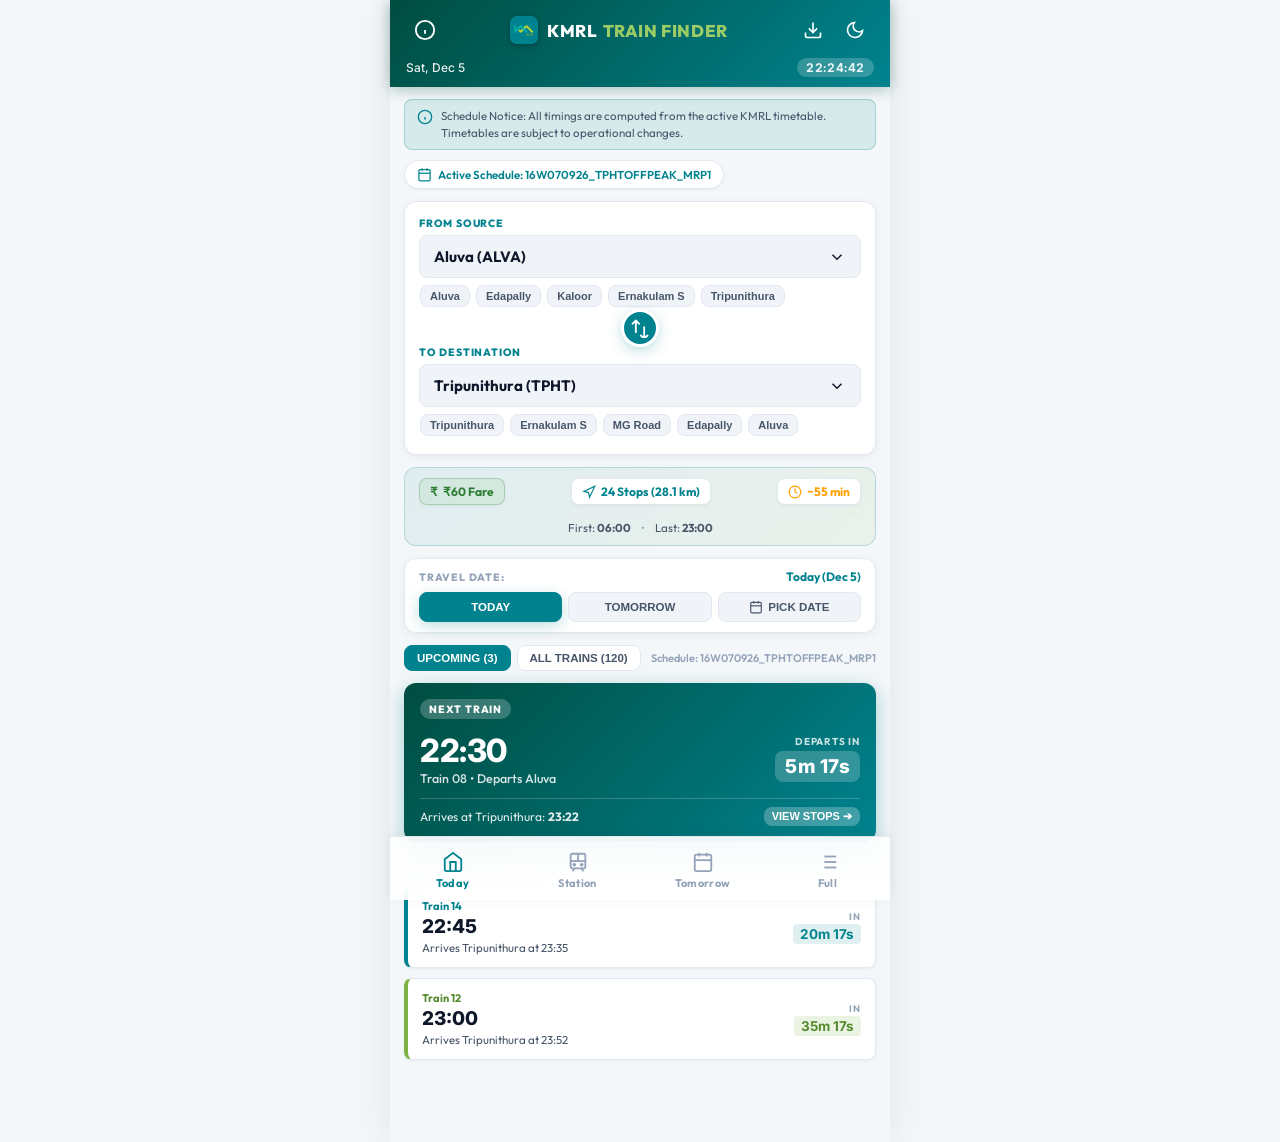
==== commit 1680405c: "fix(web): add custom calendar date picker modal, v3 network-first service worker, and cache busters" ====
--- a/web/index.html
+++ b/web/index.html
@@ -24,7 +24,8 @@
   <link rel="preconnect" href="https://fonts.gstatic.com" crossorigin>
   <link href="https://fonts.googleapis.com/css2?family=Outfit:wght@400;500;600;700;800&family=Inter:wght@400;500;600;700&display=swap" rel="stylesheet">
 
-  <link rel="stylesheet" href="styles.css">
+  <!-- Version-stamped CSS to prevent stale service worker caching -->
+  <link rel="stylesheet" href="styles.css?v=5.4.2">
 </head>
 <body class="theme-light">
   <div id="app" class="app-container">
@@ -153,20 +154,22 @@
           </div>
         </div>
 
-        <!-- Date Selector Row (Today / Tomorrow / Pick Any Date) -->
+        <!-- Legacy Fallback Travel Time Badge -->
+        <div id="travel-time-badge" class="travel-time-badge hidden"></div>
+
+        <!-- Date Selector Row (Today / Tomorrow / Pick Any Date Modal) -->
         <div class="card date-filter-card">
           <div class="date-selector-header">
             <span class="date-selector-title">TRAVEL DATE:</span>
             <span class="active-date-display" id="active-date-display">Today</span>
           </div>
           <div class="date-chip-group">
-            <button id="chip-date-today" class="date-chip active">TODAY</button>
-            <button id="chip-date-tomorrow" class="date-chip">TOMORROW</button>
-            <label class="date-chip date-picker-label" id="chip-date-custom" title="Pick any calendar date">
+            <button type="button" id="chip-date-today" class="date-chip active">TODAY</button>
+            <button type="button" id="chip-date-tomorrow" class="date-chip">TOMORROW</button>
+            <button type="button" class="date-chip" id="chip-date-custom" title="Open calendar date picker">
               <svg width="14" height="14" viewBox="0 0 24 24" fill="none" stroke="currentColor" stroke-width="2"><rect x="3" y="4" width="18" height="18" rx="2" ry="2"></rect><line x1="16" y1="2" x2="16" y2="6"></line><line x1="8" y1="2" x2="8" y2="6"></line><line x1="3" y1="10" x2="21" y2="10"></line></svg>
-              <span>PICK DATE</span>
-              <input type="date" id="custom-date-input" class="hidden-date-input">
-            </label>
+              <span id="custom-date-btn-text">PICK DATE</span>
+            </button>
           </div>
         </div>
 
@@ -441,7 +444,68 @@
       </div>
     </div>
 
-    <!-- MODAL 3: App Releases, Builds & APK Downloads Modal -->
+    <!-- MODAL 3: Dedicated Custom Calendar Date Picker -->
+    <div id="modal-date-picker" class="modal-overlay hidden" role="dialog" aria-modal="true" aria-labelledby="modal-date-title">
+      <div class="modal-card modal-calendar">
+        <div class="modal-header">
+          <div class="calendar-modal-title">
+            <svg width="20" height="20" viewBox="0 0 24 24" fill="none" stroke="currentColor" stroke-width="2"><rect x="3" y="4" width="18" height="18" rx="2" ry="2"></rect><line x1="16" y1="2" x2="16" y2="6"></line><line x1="8" y1="2" x2="8" y2="6"></line><line x1="3" y1="10" x2="21" y2="10"></line></svg>
+            <h3 id="modal-date-title">Select Travel Date</h3>
+          </div>
+          <button id="btn-close-date-picker" class="icon-button" aria-label="Close Date Picker">
+            <svg width="20" height="20" viewBox="0 0 24 24" fill="none" stroke="currentColor" stroke-width="2"><line x1="18" y1="6" x2="6" y2="18"></line><line x1="6" y1="6" x2="18" y2="18"></line></svg>
+          </button>
+        </div>
+
+        <div class="calendar-modal-body">
+          <!-- Quick Day Presets -->
+          <div class="calendar-presets">
+            <button type="button" class="cal-preset-btn" id="btn-preset-today">Today</button>
+            <button type="button" class="cal-preset-btn" id="btn-preset-tomorrow">Tomorrow</button>
+            <button type="button" class="cal-preset-btn" id="btn-preset-sunday">This Sunday</button>
+          </div>
+
+          <!-- Month & Year Navigation -->
+          <div class="calendar-month-bar">
+            <button type="button" class="cal-nav-btn" id="btn-cal-prev" aria-label="Previous Month">
+              <svg width="18" height="18" viewBox="0 0 24 24" fill="none" stroke="currentColor" stroke-width="2.5"><polyline points="15 18 9 12 15 6"></polyline></svg>
+            </button>
+            <div class="cal-month-label" id="cal-month-year-label">October 2026</div>
+            <button type="button" class="cal-nav-btn" id="btn-cal-next" aria-label="Next Month">
+              <svg width="18" height="18" viewBox="0 0 24 24" fill="none" stroke="currentColor" stroke-width="2.5"><polyline points="9 18 15 12 9 6"></polyline></svg>
+            </button>
+          </div>
+
+          <!-- Days of Week Header -->
+          <div class="calendar-weekdays-row">
+            <span>Mo</span><span>Tu</span><span>We</span><span>Th</span><span>Fr</span><span>Sa</span><span>Su</span>
+          </div>
+
+          <!-- Days Grid -->
+          <div class="calendar-days-grid" id="calendar-days-grid">
+            <!-- Rendered dynamically -->
+          </div>
+
+          <!-- Selected Date & Schedule Preview -->
+          <div class="calendar-selected-preview" id="cal-selected-preview">
+            <div class="preview-date-row">
+              <span class="preview-label">SELECTED:</span>
+              <strong id="cal-preview-date-str">Fri, 23 Oct 2026</strong>
+            </div>
+            <div class="preview-schedule-row">
+              <span class="preview-schedule-tag" id="cal-preview-tt-name">Schedule: 16W070926_TPHTOFFPEAK_MRP1</span>
+            </div>
+          </div>
+
+          <!-- Actions -->
+          <div class="calendar-actions">
+            <button type="button" class="btn-apply-date" id="btn-apply-picked-date">APPLY DATE</button>
+          </div>
+        </div>
+      </div>
+    </div>
+
+    <!-- MODAL 4: App Releases, Builds & APK Downloads Modal -->
     <div id="modal-releases" class="modal-overlay hidden" role="dialog" aria-modal="true" aria-labelledby="modal-releases-title">
       <div class="modal-card modal-large">
         <div class="modal-header">
@@ -517,7 +581,7 @@
       </div>
     </div>
 
-    <!-- MODAL 4: Info & iPhone Installation Modal -->
+    <!-- MODAL 5: Info & iPhone Installation Modal -->
     <div id="modal-info" class="modal-overlay hidden" role="dialog" aria-modal="true" aria-labelledby="modal-info-title">
       <div class="modal-card">
         <div class="modal-header">
@@ -594,6 +658,7 @@
 
   </div>
 
-  <script src="app.js"></script>
+  <!-- Version-stamped JavaScript to avoid stale service-worker execution -->
+  <script src="app.js?v=5.4.2"></script>
 </body>
 </html>
--- a/web/styles.css
+++ b/web/styles.css
@@ -1784,3 +1784,218 @@
 .toast-notification.hidden, .hidden {
   display: none !important;
 }
+
+/* Custom Date Picker Modal */
+.modal-calendar {
+  max-width: 420px;
+}
+
+.calendar-modal-title {
+  display: flex;
+  align-items: center;
+  gap: 8px;
+  color: var(--kmrl-teal);
+}
+
+body.theme-dark .calendar-modal-title {
+  color: var(--kmrl-teal-light);
+}
+
+.calendar-modal-body {
+  padding: 16px;
+  display: flex;
+  flex-direction: column;
+  gap: 12px;
+}
+
+.calendar-presets {
+  display: flex;
+  gap: 6px;
+}
+
+.cal-preset-btn {
+  flex: 1;
+  background-color: var(--bg-subtle);
+  border: 1px solid var(--border-color);
+  border-radius: var(--radius-sm);
+  padding: 7px 8px;
+  font-size: 11.5px;
+  font-weight: 700;
+  color: var(--text-secondary);
+  cursor: pointer;
+  transition: all 0.15s ease;
+}
+
+.cal-preset-btn:hover {
+  background-color: var(--kmrl-teal-soft);
+  color: var(--kmrl-teal);
+  border-color: var(--kmrl-teal);
+}
+
+.calendar-month-bar {
+  display: flex;
+  align-items: center;
+  justify-content: space-between;
+  padding: 4px 0;
+}
+
+.cal-month-label {
+  font-size: 15px;
+  font-weight: 800;
+  color: var(--text-primary);
+  letter-spacing: 0.3px;
+}
+
+.cal-nav-btn {
+  background-color: var(--bg-subtle);
+  border: 1px solid var(--border-color);
+  border-radius: var(--radius-sm);
+  width: 32px;
+  height: 32px;
+  display: flex;
+  align-items: center;
+  justify-content: center;
+  cursor: pointer;
+  color: var(--text-primary);
+  transition: all 0.12s ease;
+}
+
+.cal-nav-btn:hover {
+  background-color: var(--kmrl-teal-soft);
+  color: var(--kmrl-teal);
+}
+
+.calendar-weekdays-row {
+  display: grid;
+  grid-template-columns: repeat(7, 1fr);
+  text-align: center;
+  font-size: 11px;
+  font-weight: 800;
+  color: var(--text-tertiary);
+  padding-bottom: 4px;
+  border-bottom: 1px solid var(--border-color);
+}
+
+.calendar-days-grid {
+  display: grid;
+  grid-template-columns: repeat(7, 1fr);
+  gap: 4px;
+}
+
+.cal-day-cell {
+  aspect-ratio: 1;
+  display: flex;
+  flex-direction: column;
+  align-items: center;
+  justify-content: center;
+  border-radius: 8px;
+  font-size: 13px;
+  font-weight: 700;
+  font-family: var(--font-mono);
+  color: var(--text-primary);
+  background: none;
+  border: 1px solid transparent;
+  cursor: pointer;
+  transition: all 0.12s ease;
+  position: relative;
+}
+
+.cal-day-cell:hover:not(.empty) {
+  background-color: var(--kmrl-teal-soft);
+  color: var(--kmrl-teal);
+}
+
+.cal-day-cell.other-month {
+  color: var(--text-tertiary);
+  opacity: 0.35;
+}
+
+.cal-day-cell.today {
+  border-color: var(--kmrl-teal);
+  color: var(--kmrl-teal);
+  font-weight: 800;
+}
+
+.cal-day-cell.selected {
+  background-color: var(--kmrl-teal) !important;
+  color: #FFFFFF !important;
+  box-shadow: var(--shadow-teal);
+}
+
+.cal-day-cell.sunday:not(.selected) {
+  color: var(--kmrl-amber);
+}
+
+.cal-day-tag {
+  font-size: 7.5px;
+  font-weight: 800;
+  letter-spacing: 0.5px;
+  line-height: 1;
+  margin-top: 1px;
+  opacity: 0.8;
+}
+
+.cal-day-cell.selected .cal-day-tag {
+  color: #FFFFFF;
+}
+
+.calendar-selected-preview {
+  background-color: var(--bg-subtle);
+  border: 1px solid var(--border-color);
+  border-radius: var(--radius-sm);
+  padding: 10px 12px;
+  display: flex;
+  flex-direction: column;
+  gap: 4px;
+}
+
+.preview-date-row {
+  display: flex;
+  align-items: center;
+  gap: 6px;
+  font-size: 13px;
+  color: var(--text-primary);
+}
+
+.preview-label {
+  font-size: 10px;
+  font-weight: 800;
+  letter-spacing: 0.8px;
+  color: var(--text-tertiary);
+}
+
+.preview-schedule-tag {
+  font-size: 11px;
+  font-weight: 600;
+  color: var(--kmrl-teal);
+}
+
+body.theme-dark .preview-schedule-tag {
+  color: var(--kmrl-teal-light);
+}
+
+.calendar-actions {
+  display: flex;
+  gap: 8px;
+  margin-top: 4px;
+}
+
+.btn-apply-date {
+  flex: 1;
+  background-color: var(--kmrl-teal);
+  color: #FFFFFF;
+  border: none;
+  border-radius: var(--radius-sm);
+  padding: 12px;
+  font-size: 13.5px;
+  font-weight: 800;
+  letter-spacing: 0.6px;
+  cursor: pointer;
+  box-shadow: var(--shadow-teal);
+  transition: transform 0.12s ease, background-color 0.15s ease;
+}
+
+.btn-apply-date:active {
+  transform: scale(0.98);
+}
+
